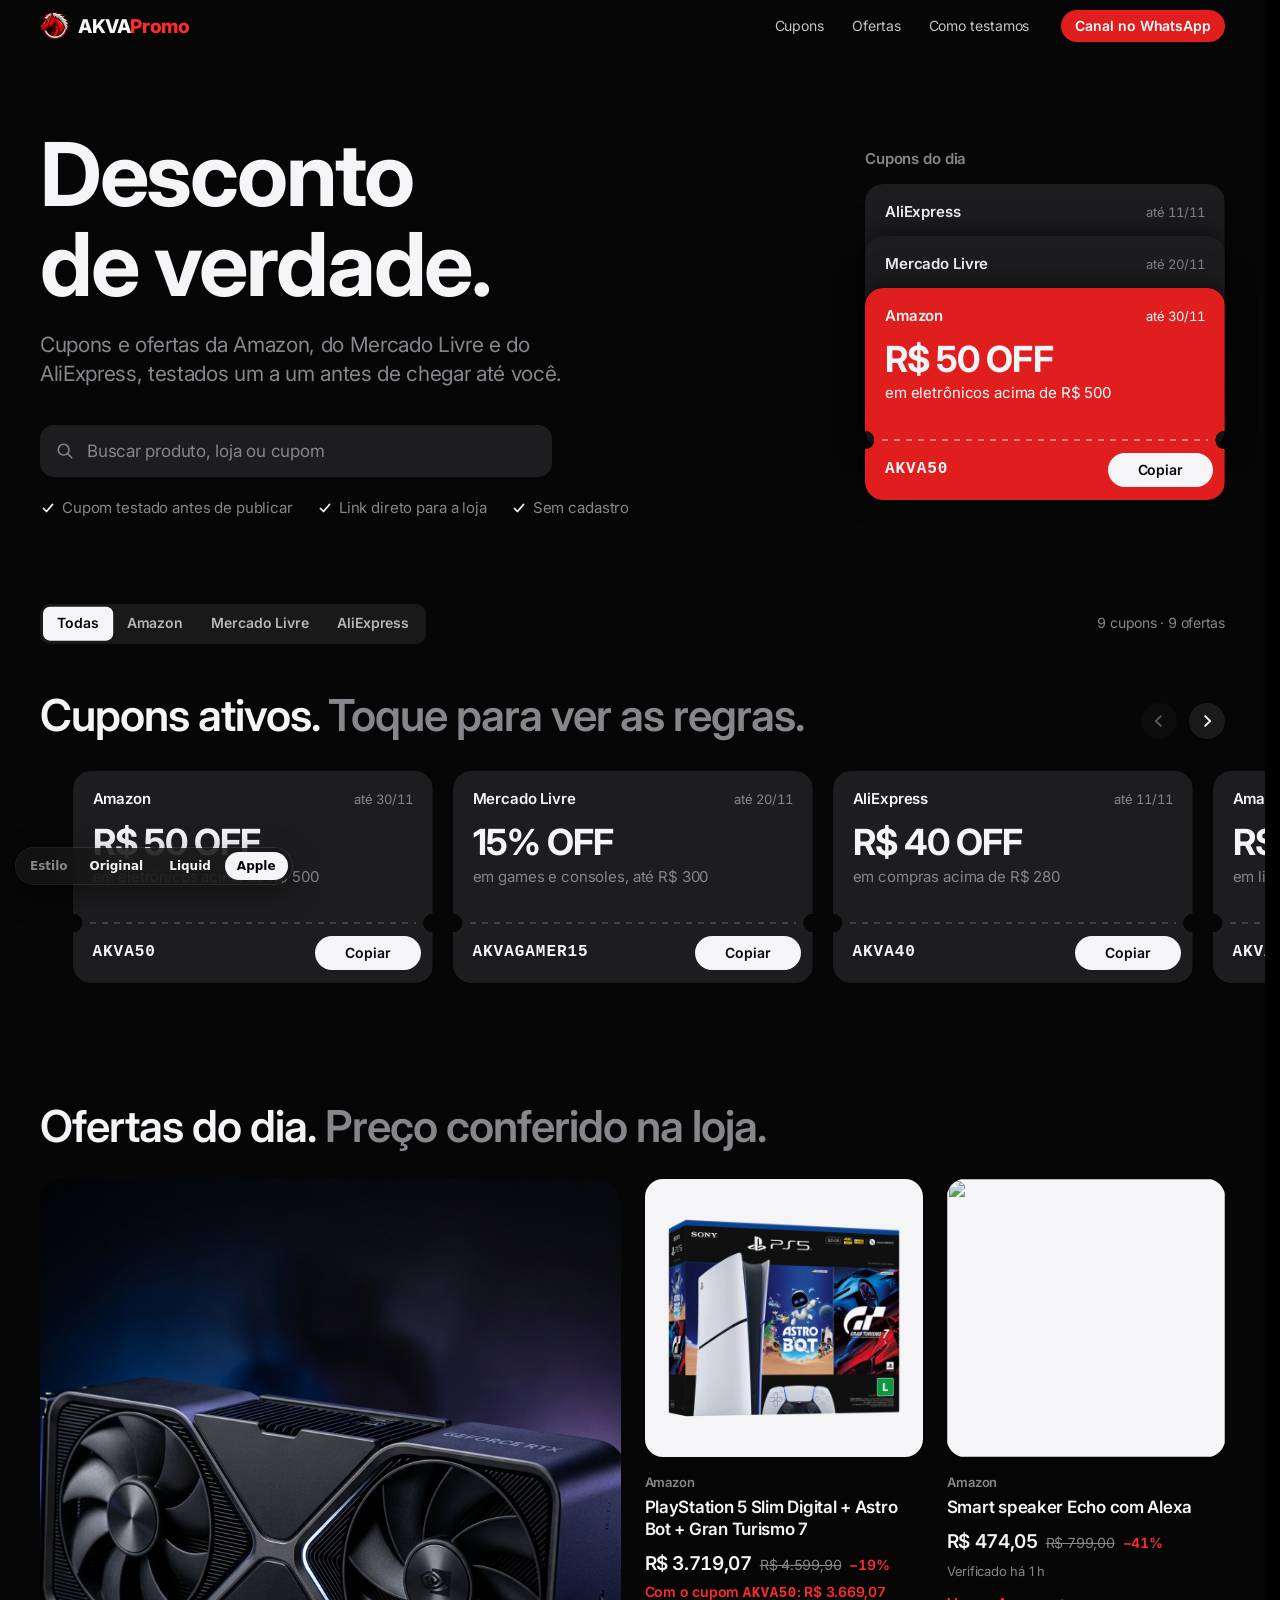
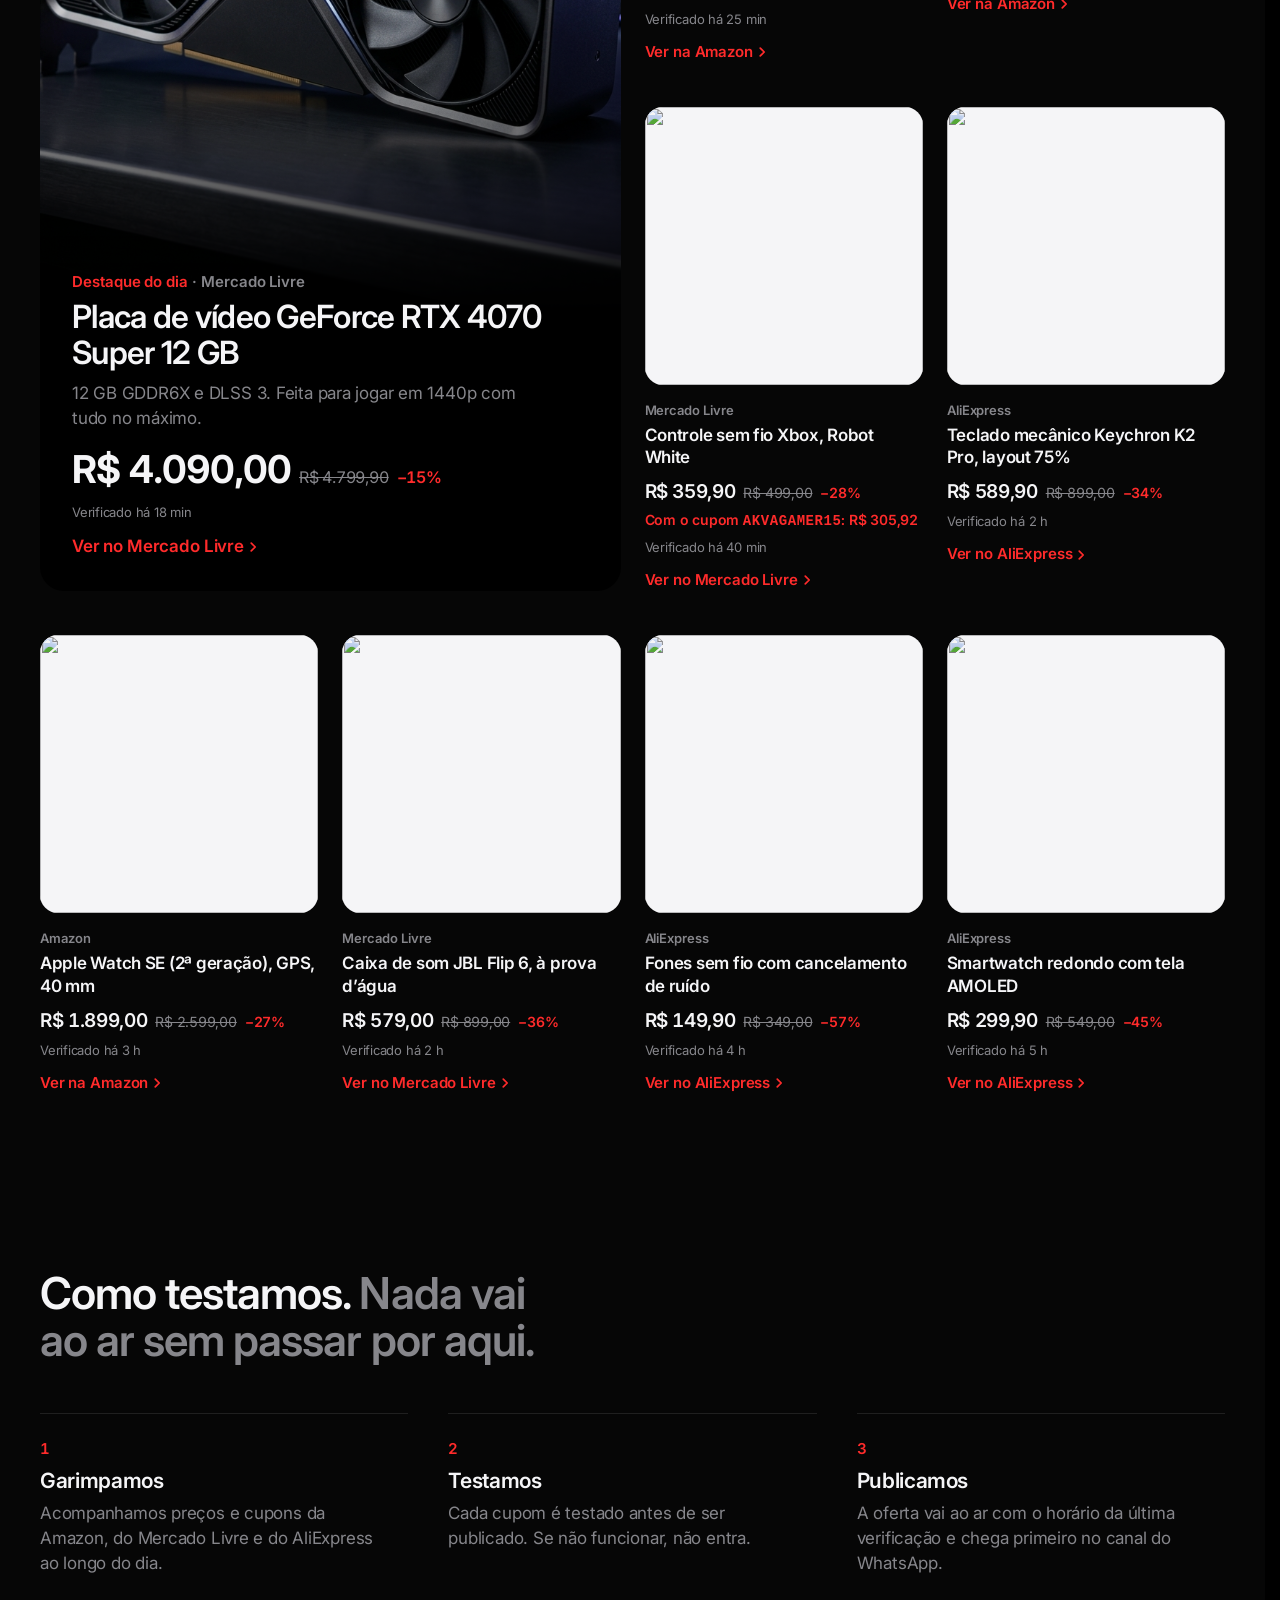
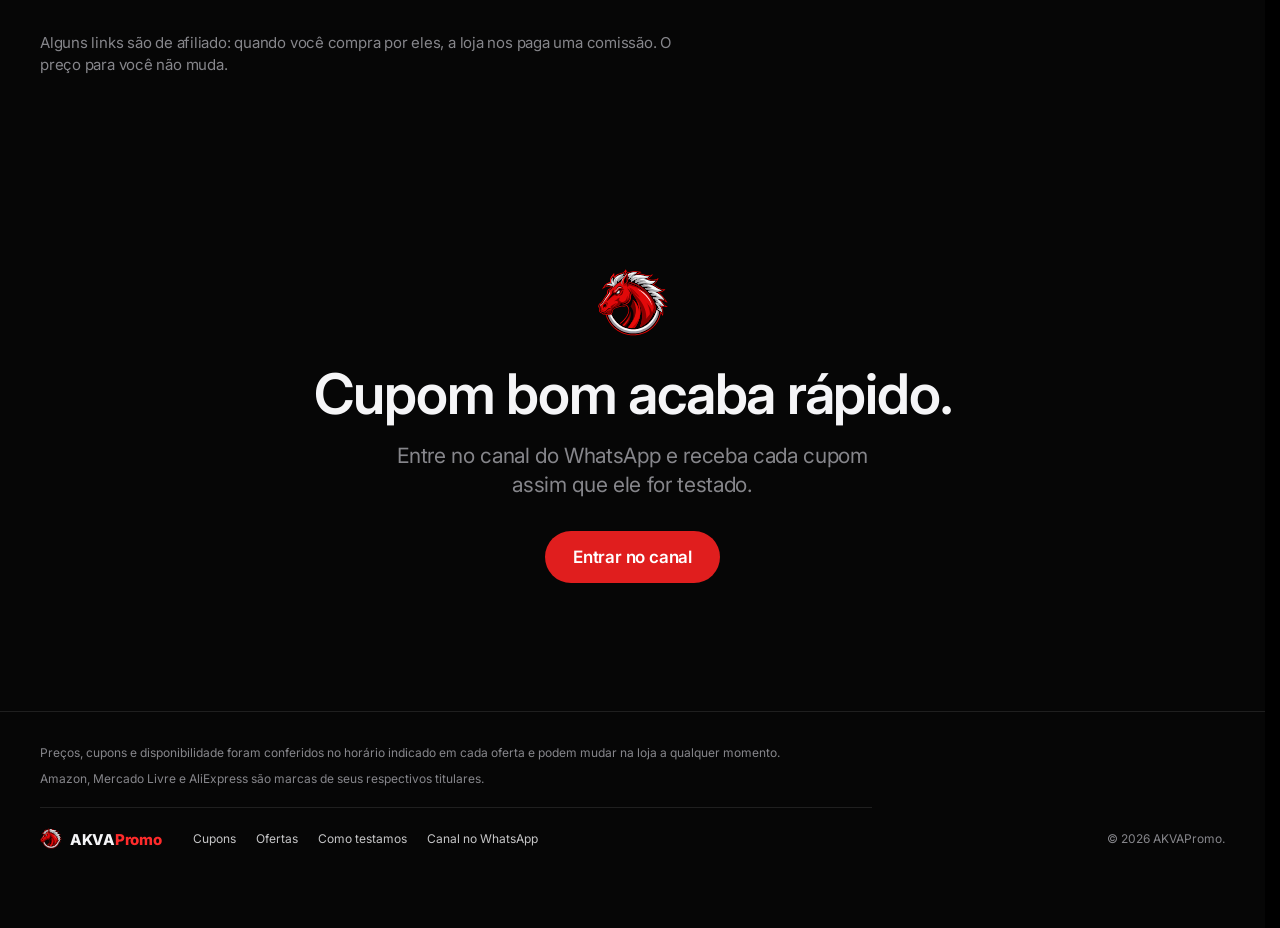
==== index-apple.html @ b26ec448 "Adiciona protótipo de estilo Apple e limpa arquivos não usados Protótipo "Apple" (index-apple.html, " ====
<!DOCTYPE html>
<html lang="pt-BR">

<head>
    <meta charset="UTF-8">
    <meta name="viewport" content="width=device-width, initial-scale=1, viewport-fit=cover">
    <title>AKVAPromo · Cupons e ofertas testados</title>
    <meta name="description"
        content="Cupons e ofertas da Amazon, do Mercado Livre e do AliExpress, testados um a um antes de chegar até você.">
    <meta name="theme-color" content="#060606">
    <meta name="color-scheme" content="dark">

    <meta property="og:title" content="AKVAPromo · Cupons e ofertas testados">
    <meta property="og:description"
        content="Cupons e ofertas da Amazon, do Mercado Livre e do AliExpress, testados um a um antes de chegar até você.">
    <meta property="og:image" content="favicon.png">

    <link rel="icon" type="image/svg+xml" href="akva.svg">
    <link rel="alternate icon" type="image/png" href="favicon.png">

    <!-- SF Pro nos aparelhos Apple; Inter (com tamanho óptico) no resto -->
    <link rel="preconnect" href="https://fonts.googleapis.com">
    <link rel="preconnect" href="https://fonts.gstatic.com" crossorigin>
    <link rel="stylesheet" href="https://fonts.googleapis.com/css2?family=Inter:opsz,wght@14..32,400..800&display=swap">

    <link rel="stylesheet" href="assets/apple.css">
    <link rel="stylesheet" href="assets/style-switcher.css">
</head>

<body>
    <a class="skip-link" href="#ofertas">Pular para as ofertas</a>

    <div class="page" id="page">
        <header class="globalnav">
            <div class="container globalnav-inner">
                <a class="brand" href="index-apple.html" aria-label="AKVAPromo, início">
                    <img src="akva.svg" alt="" width="30" height="30">
                    <span class="wordmark">AKVA<span>Promo</span></span>
                </a>

                <nav class="globalnav-links" aria-label="Principal">
                    <a href="#cupons">Cupons</a>
                    <a href="#ofertas">Ofertas</a>
                    <a href="#como-testamos">Como testamos</a>
                </nav>

                <a class="button button--small button--primary globalnav-cta"
                    href="https://whatsapp.com/channel/0029VbCRNttKrWQx7WZS3R0I" target="_blank" rel="noopener">
                    <span class="only-wide">Canal no WhatsApp</span>
                    <span class="only-narrow">WhatsApp</span>
                </a>

                <button class="menu-button" type="button" aria-expanded="false" aria-controls="menu"
                    aria-label="Abrir menu">
                    <span></span><span></span>
                </button>
            </div>

            <div class="menu" id="menu" hidden>
                <nav class="menu-links" aria-label="Menu">
                    <a href="#cupons">Cupons</a>
                    <a href="#ofertas">Ofertas</a>
                    <a href="#como-testamos">Como testamos</a>
                </nav>
                <a class="button button--primary button--large button--block"
                    href="https://whatsapp.com/channel/0029VbCRNttKrWQx7WZS3R0I" target="_blank" rel="noopener">Entrar
                    no canal do WhatsApp</a>
            </div>
        </header>

        <main>
            <section class="hero" aria-labelledby="hero-title">
                <div class="container hero-inner">
                    <div class="hero-copy">
                        <h1 id="hero-title" class="display">Desconto de verdade.</h1>
                        <p class="lead">Cupons e ofertas da Amazon, do Mercado Livre e do AliExpress, testados um a um
                            antes de chegar até você.</p>

                        <form class="search" role="search" id="search">
                            <label class="sr-only" for="q">Buscar ofertas e cupons</label>
                            <svg class="search-icon" viewBox="0 0 20 20" aria-hidden="true">
                                <circle cx="8.5" cy="8.5" r="6" />
                                <path d="m13 13 4.5 4.5" />
                            </svg>
                            <input id="q" name="q" type="search" placeholder="Buscar produto, loja ou cupom"
                                autocomplete="off" enterkeyhint="search" spellcheck="false">
                            <button class="search-clear" type="button" aria-label="Limpar busca" hidden>
                                <svg viewBox="0 0 20 20" aria-hidden="true">
                                    <path d="m6.5 6.5 7 7m0-7-7 7" />
                                </svg>
                            </button>
                        </form>

                        <ul class="promises">
                            <li><svg viewBox="0 0 16 16" aria-hidden="true"><path d="m3.5 8.5 3 3 6-7" /></svg>Cupom
                                testado antes de publicar</li>
                            <li><svg viewBox="0 0 16 16" aria-hidden="true"><path d="m3.5 8.5 3 3 6-7" /></svg>Link
                                direto para a loja</li>
                            <li><svg viewBox="0 0 16 16" aria-hidden="true"><path d="m3.5 8.5 3 3 6-7" /></svg>Sem
                                cadastro</li>
                        </ul>
                    </div>

                    <div class="hero-passes">
                        <p class="hero-passes-caption">Cupons do dia</p>
                        <div class="stack" id="stack"></div>
                    </div>
                </div>
            </section>

            <div class="storebar-sentinel" id="storebar-sentinel" aria-hidden="true"></div>
            <div class="storebar" id="storebar">
                <div class="container storebar-inner">
                    <fieldset class="segmented" id="store-filter">
                        <legend class="sr-only">Filtrar por loja</legend>
                        <div class="segmented-track">
                            <label class="segment"><input type="radio" name="store" value="all"
                                    checked><span>Todas</span></label>
                            <label class="segment"><input type="radio" name="store"
                                    value="amazon"><span>Amazon</span></label>
                            <label class="segment"><input type="radio" name="store" value="mercadolivre"><span>Mercado
                                    Livre</span></label>
                            <label class="segment"><input type="radio" name="store"
                                    value="aliexpress"><span>AliExpress</span></label>
                        </div>
                        <div class="segmented-thumb" aria-hidden="true">
                            <span>Todas</span><span>Amazon</span><span>Mercado Livre</span><span>AliExpress</span>
                        </div>
                    </fieldset>

                    <div class="storebar-end">
                        <button class="query-chip" type="button" id="query-chip" hidden>
                            <span class="query-chip-text"></span>
                            <svg viewBox="0 0 20 20" aria-hidden="true">
                                <path d="m6.5 6.5 7 7m0-7-7 7" />
                            </svg>
                        </button>
                        <p class="storebar-status" id="status" aria-live="polite"></p>
                    </div>
                </div>
            </div>

            <section id="cupons" class="section section--coupons" aria-labelledby="coupons-title">
                <div class="container section-head">
                    <h2 id="coupons-title" class="headline">Cupons ativos. <span>Toque para ver as regras.</span></h2>
                    <div class="paddles">
                        <button class="paddle" type="button" data-dir="-1" aria-controls="rail"
                            aria-label="Cupons anteriores">
                            <svg viewBox="0 0 20 20" aria-hidden="true"><path d="M12 4.5 6.5 10l5.5 5.5" /></svg>
                        </button>
                        <button class="paddle" type="button" data-dir="1" aria-controls="rail"
                            aria-label="Próximos cupons">
                            <svg viewBox="0 0 20 20" aria-hidden="true"><path d="M8 4.5 13.5 10 8 15.5" /></svg>
                        </button>
                    </div>
                </div>

                <div class="rail" id="rail">
                    <div class="rail-track" id="rail-track"></div>
                </div>
                <div class="container">
                    <p class="empty" id="coupons-empty" hidden>Nenhum cupom ativo para essa busca agora.</p>
                </div>
            </section>

            <section id="ofertas" class="section section--deals" aria-labelledby="deals-title">
                <div class="container">
                    <div class="section-head">
                        <h2 id="deals-title" class="headline">Ofertas do dia. <span>Preço conferido na loja.</span>
                        </h2>
                    </div>
                    <div class="deals" id="deals"></div>
                    <div class="empty" id="deals-empty" hidden>
                        <p>Nenhuma oferta encontrada com esses filtros.</p>
                        <button class="button button--secondary" type="button" data-clear-filters>Limpar
                            filtros</button>
                    </div>
                </div>
            </section>

            <section id="como-testamos" class="section section--method" aria-labelledby="method-title">
                <div class="container">
                    <h2 id="method-title" class="headline">Como testamos. <span>Nada vai ao ar sem passar por
                            aqui.</span></h2>
                    <ol class="steps">
                        <li>
                            <span class="step-n" aria-hidden="true">1</span>
                            <h3>Garimpamos</h3>
                            <p>Acompanhamos preços e cupons da Amazon, do Mercado Livre e do AliExpress ao longo do
                                dia.</p>
                        </li>
                        <li>
                            <span class="step-n" aria-hidden="true">2</span>
                            <h3>Testamos</h3>
                            <p>Cada cupom é testado antes de ser publicado. Se não funcionar, não entra.</p>
                        </li>
                        <li>
                            <span class="step-n" aria-hidden="true">3</span>
                            <h3>Publicamos</h3>
                            <p>A oferta vai ao ar com o horário da última verificação e chega primeiro no canal do
                                WhatsApp.</p>
                        </li>
                    </ol>
                    <p class="disclosure">Alguns links são de afiliado: quando você compra por eles, a loja nos paga
                        uma comissão. O preço para você não muda.</p>
                </div>
            </section>

            <section class="section section--channel" aria-labelledby="channel-title">
                <div class="container channel">
                    <img class="channel-mark" src="akva.svg" alt="" width="72" height="72">
                    <h2 id="channel-title" class="headline">Cupom bom acaba rápido.</h2>
                    <p class="lead">Entre no canal do WhatsApp e receba cada cupom assim que ele for testado.</p>
                    <a class="button button--primary button--large"
                        href="https://whatsapp.com/channel/0029VbCRNttKrWQx7WZS3R0I" target="_blank"
                        rel="noopener">Entrar no canal</a>
                </div>
            </section>
        </main>

        <footer class="footer">
            <div class="container">
                <div class="footnotes">
                    <p>Preços, cupons e disponibilidade foram conferidos no horário indicado em cada oferta e podem
                        mudar na loja a qualquer momento.</p>
                    <p>Amazon, Mercado Livre e AliExpress são marcas de seus respectivos titulares.</p>
                </div>
                <div class="footer-bottom">
                    <a class="brand brand--small" href="index-apple.html" aria-label="AKVAPromo, início">
                        <img src="akva.svg" alt="" width="22" height="22">
                        <span class="wordmark">AKVA<span>Promo</span></span>
                    </a>
                    <nav class="footer-links" aria-label="Rodapé">
                        <a href="#cupons">Cupons</a>
                        <a href="#ofertas">Ofertas</a>
                        <a href="#como-testamos">Como testamos</a>
                        <a href="https://whatsapp.com/channel/0029VbCRNttKrWQx7WZS3R0I" target="_blank"
                            rel="noopener">Canal no WhatsApp</a>
                    </nav>
                    <p class="copyright">&copy; 2026 AKVAPromo.</p>
                </div>
            </div>
        </footer>
    </div>

    <!-- Detalhe do cupom: no computador o passe se expande; no celular vira uma folha arrastável -->
    <div class="sheet-root" id="sheet-root" hidden>
        <div class="sheet-scrim" data-sheet-close></div>
        <div class="sheet-frame" id="sheet-frame" role="dialog" aria-modal="true" aria-labelledby="sheet-title"
            tabindex="-1">
            <div class="sheet" id="sheet">
                <div class="sheet-grabber" aria-hidden="true"></div>
                <div class="pass sheet-pass" id="sheet-pass"></div>
                <div class="sheet-body" id="sheet-body"></div>
            </div>
            <button class="sheet-x" type="button" data-sheet-close aria-label="Fechar">
                <svg viewBox="0 0 20 20" aria-hidden="true">
                    <path d="m6 6 8 8m0-8-8 8" />
                </svg>
            </button>
        </div>
    </div>

    <p class="sr-only" id="announcer" aria-live="polite"></p>

    <nav class="style-switcher" aria-label="Versões do protótipo">
        <span class="style-switcher-label">Estilo</span>
        <a href="index.html">Original</a>
        <a href="index-liquid.html">Liquid</a>
        <a href="index-apple.html" aria-current="page">Apple</a>
    </nav>

    <script src="assets/apple-data.js"></script>
    <script src="assets/apple.js"></script>
</body>

</html>
---- assets/apple.css ----
/* ==========================================================================
   AKVAPromo · protótipo "Apple"
   Mesmas cores e logo das outras versões. Tipografia do sistema (SF Pro nos
   aparelhos Apple, Inter no resto), materiais translúcidos só onde há
   camadas de verdade, e movimento por molas (ver assets/apple.js).
   ========================================================================== */

:root {
    color-scheme: dark;

    /* Paleta da marca (igual às outras versões) */
    --bg: #060606;
    --surface-1: #0F0F0F;
    --surface-2: #161616;
    --surface-3: #1D1D1F;
    --red: #FF2B2B;
    --red-strong: #E01E1E; /* superfícies vermelhas com texto branco (contraste AA) */
    --red-hover: #E82020;
    --text: #F5F5F7;
    --text-2: #86868B;
    --text-3: #424245;
    --well: #F5F5F7;

    --fill: rgba(255, 255, 255, 0.08);
    --fill-strong: rgba(255, 255, 255, 0.14);
    --hairline: rgba(255, 255, 255, 0.1);

    --material: rgba(22, 22, 23, 0.72);
    --material-blur: saturate(180%) blur(20px);
    --scrim: rgba(0, 0, 0, 0.55);

    --font: -apple-system, BlinkMacSystemFont, "Inter", system-ui, "Segoe UI", Roboto, sans-serif;
    --font-mono: ui-monospace, "SF Mono", SFMono-Regular, Menlo, Consolas, monospace;

    --max: 75rem;
    --gutter: clamp(1rem, 4vw, 2.5rem);
    --pass-w: 22.5rem;
    --stub-h: 3.75rem;
    --peek: 3.25rem;

    --r-sm: 10px;
    --r-md: 14px;
    --r-lg: 18px;
    --r-xl: 24px;
    --r-pill: 999px;

    --ease-out: cubic-bezier(0.23, 1, 0.32, 1);
}

/* ---------- Base ---------- */

*,
*::before,
*::after {
    box-sizing: border-box;
}

html {
    background: #000;
    -webkit-text-size-adjust: 100%;
    text-size-adjust: 100%;
    scrollbar-gutter: stable;
}

html.is-locked {
    overflow: hidden;
}

@media (prefers-reduced-motion: no-preference) {
    html {
        scroll-behavior: smooth;
    }
}

body {
    margin: 0;
    background: #000;
    color: var(--text);
    font-family: var(--font);
    font-size: 1.0625rem;
    line-height: 1.47;
    letter-spacing: -0.013em;
    -webkit-font-smoothing: antialiased;
    -moz-osx-font-smoothing: grayscale;
    overflow-x: clip;
}

h1,
h2,
h3,
p,
ol,
ul,
dl,
dd,
fieldset {
    margin: 0;
    padding: 0;
}

ol,
ul {
    list-style: none;
}

img,
svg {
    display: block;
    max-width: 100%;
}

button,
input {
    font: inherit;
    color: inherit;
    letter-spacing: inherit;
}

a,
button,
label {
    -webkit-tap-highlight-color: transparent;
}

a {
    color: inherit;
}

[hidden] {
    display: none !important;
}

:focus-visible {
    outline: 2px solid var(--text);
    outline-offset: 3px;
}

::selection {
    background: rgba(255, 43, 43, 0.35);
}

.page {
    position: relative;
    min-height: 100vh;
    background: var(--bg);
    transform-origin: 50% 0;
}

.container {
    width: 100%;
    max-width: calc(var(--max) + var(--gutter) * 2);
    margin-inline: auto;
    padding-inline: var(--gutter);
}

.sr-only {
    position: absolute;
    width: 1px;
    height: 1px;
    margin: -1px;
    padding: 0;
    overflow: hidden;
    clip: rect(0 0 0 0);
    white-space: nowrap;
    border: 0;
}

.skip-link {
    position: absolute;
    top: 0.75rem;
    left: 1rem;
    z-index: 100;
    padding: 0.5rem 1rem;
    border-radius: var(--r-pill);
    background: var(--text);
    color: var(--bg);
    font-weight: 600;
    text-decoration: none;
    transform: translateY(-200%);
}

.skip-link:focus {
    transform: none;
}

.only-narrow {
    display: none;
}

/* ---------- Tipografia ---------- */

/* Tracking por tamanho: negativo no display, quase zero no corpo */
.display {
    font-size: clamp(2.75rem, 1.5rem + 5vw, 5.5rem);
    line-height: 1.03;
    letter-spacing: -0.026em;
    font-weight: 700;
    text-wrap: balance;
}

.headline {
    max-width: 40rem;
    font-size: clamp(1.75rem, 1.1rem + 2.2vw, 2.75rem);
    line-height: 1.08;
    letter-spacing: -0.022em;
    font-weight: 600;
    text-wrap: balance;
}

.headline span {
    color: var(--text-2);
}

.lead {
    max-width: 34rem;
    font-size: clamp(1.1875rem, 1.05rem + 0.5vw, 1.3125rem);
    line-height: 1.4;
    letter-spacing: -0.016em;
    color: var(--text-2);
    text-wrap: pretty;
}

/* ---------- Botões ---------- */

.button {
    display: inline-flex;
    align-items: center;
    justify-content: center;
    gap: 0.375rem;
    min-height: 2.75rem;
    padding: 0 1.375rem;
    border: 0;
    border-radius: var(--r-pill);
    font-size: 1.0625rem;
    font-weight: 600;
    line-height: 1;
    letter-spacing: -0.013em;
    text-decoration: none;
    white-space: nowrap;
    cursor: pointer;
    user-select: none;
    transition: background-color 160ms ease, transform 160ms var(--ease-out);
}

/* Resposta no toque, não na soltura */
.button:active {
    transform: scale(0.97);
    transition-duration: 100ms;
}

.button--primary {
    background: var(--red-strong);
    color: #fff;
}

.button--secondary {
    background: var(--fill);
    color: var(--text);
}

.button--small {
    min-height: 2rem;
    padding: 0 0.875rem;
    font-size: 0.875rem;
    letter-spacing: -0.006em;
}

.button--large {
    min-height: 3.25rem;
    padding: 0 1.75rem;
}

.button--block {
    width: 100%;
}

@media (hover: hover) and (pointer: fine) {
    .button--primary:hover {
        background: var(--red-hover);
    }

    .button--secondary:hover {
        background: var(--fill-strong);
    }
}

/* ---------- Navegação global ---------- */

.globalnav {
    position: relative;
    z-index: 50;
}

.globalnav-inner {
    display: flex;
    align-items: center;
    gap: 2rem;
    height: 3.25rem;
}

.brand {
    display: inline-flex;
    flex: none;
    align-items: center;
    gap: 0.5rem;
    color: var(--text);
    text-decoration: none;
}

.brand img {
    width: 1.875rem;
    height: 1.875rem;
}

.wordmark {
    font-size: 1.1875rem;
    font-weight: 800;
    line-height: 1;
    letter-spacing: -0.02em;
}

.wordmark span {
    color: var(--red);
}

.brand--small img {
    width: 1.375rem;
    height: 1.375rem;
}

.brand--small .wordmark {
    font-size: 0.9375rem;
}

.globalnav-links {
    display: flex;
    gap: 1.75rem;
    margin-left: auto;
    font-size: 0.875rem;
    letter-spacing: -0.006em;
}

.globalnav-links a {
    color: var(--text);
    text-decoration: none;
    opacity: 0.8;
    transition: opacity 160ms ease;
}

.globalnav-links a:hover {
    opacity: 1;
}

.globalnav-cta {
    flex: none;
}

.menu-button {
    display: none;
}

.menu {
    position: fixed;
    inset: 3.25rem 0 0;
    z-index: 60;
    display: flex;
    flex-direction: column;
    gap: 2rem;
    padding: 1rem var(--gutter) calc(2rem + env(safe-area-inset-bottom));
    background: var(--bg);
    overflow-y: auto;
    opacity: 0;
    transition: opacity 160ms ease;
}

.menu.is-open {
    opacity: 1;
    transition-duration: 220ms;
}

.menu-links {
    display: flex;
    flex-direction: column;
}

.menu-links a {
    padding: 0.5rem 0;
    font-size: 1.75rem;
    font-weight: 600;
    letter-spacing: -0.02em;
    text-decoration: none;
    opacity: 0;
    transform: translateY(-0.5rem);
    transition: opacity 200ms ease, transform 320ms var(--ease-out);
}

.menu.is-open .menu-links a {
    opacity: 1;
    transform: none;
}

.menu.is-open .menu-links a:nth-child(2) {
    transition-delay: 30ms;
}

.menu.is-open .menu-links a:nth-child(3) {
    transition-delay: 60ms;
}

.menu .button {
    margin-top: auto;
}

@media (max-width: 767px) {
    .globalnav-links {
        display: none;
    }

    .globalnav-cta {
        margin-left: auto;
    }

    .menu-button {
        display: grid;
        place-content: center;
        gap: 6px;
        width: 2.75rem;
        height: 2.75rem;
        margin-right: -0.625rem;
        padding: 0;
        border: 0;
        background: none;
        cursor: pointer;
    }

    .menu-button span {
        display: block;
        width: 1.125rem;
        height: 1.5px;
        border-radius: 1px;
        background: var(--text);
        transition: transform 240ms var(--ease-out);
    }

    .menu-button[aria-expanded="true"] span:first-child {
        transform: translateY(3.75px) rotate(45deg);
    }

    .menu-button[aria-expanded="true"] span:last-child {
        transform: translateY(-3.75px) rotate(-45deg);
    }
}

@media (min-width: 768px) {
    .menu {
        display: none !important;
    }
}

@media (max-width: 599px) {
    .globalnav-inner {
        gap: 1rem;
    }

    .only-wide {
        display: none;
    }

    .only-narrow {
        display: inline;
    }
}

/* ---------- Hero ---------- */

.hero {
    padding-block: clamp(2rem, 6vw, 5.5rem) clamp(3rem, 6vw, 5rem);
}

.hero-inner {
    display: grid;
    grid-template-columns: minmax(0, 1fr) var(--pass-w);
    align-items: center;
    gap: clamp(2.5rem, 6vw, 6rem);
}

.hero .lead {
    margin-top: 1.25rem;
}

.search {
    position: relative;
    max-width: 32rem;
    margin-top: 2.25rem;
}

.search input {
    width: 100%;
    height: 3.25rem;
    padding: 0 3rem 0 2.875rem;
    border: 1px solid transparent;
    border-radius: var(--r-md);
    background: var(--surface-3);
    font-size: 1.0625rem;
    outline: none;
    -webkit-appearance: none;
    appearance: none;
    transition: border-color 160ms ease, box-shadow 160ms ease, background-color 160ms ease;
}

.search input::placeholder {
    color: var(--text-2);
    opacity: 1;
}

.search input::-webkit-search-cancel-button {
    display: none;
    -webkit-appearance: none;
}

.search input:focus-visible {
    border-color: rgba(245, 245, 247, 0.45);
    box-shadow: 0 0 0 4px rgba(245, 245, 247, 0.1);
}

.search-icon {
    position: absolute;
    top: 50%;
    left: 1rem;
    width: 1.125rem;
    height: 1.125rem;
    fill: none;
    stroke: var(--text-2);
    stroke-width: 1.75;
    stroke-linecap: round;
    transform: translateY(-50%);
    pointer-events: none;
}

.search-clear {
    position: absolute;
    top: 50%;
    right: 0.875rem;
    display: grid;
    place-items: center;
    width: 1.375rem;
    height: 1.375rem;
    margin-top: -0.6875rem;
    padding: 0;
    border: 0;
    border-radius: 50%;
    background: var(--fill-strong);
    color: var(--text);
    cursor: pointer;
}

/* Área de toque de 44px sem aumentar o desenho */
.search-clear::after {
    content: "";
    position: absolute;
    inset: -0.6875rem;
}

.search-clear svg {
    width: 0.875rem;
    height: 0.875rem;
    fill: none;
    stroke: currentColor;
    stroke-width: 2;
    stroke-linecap: round;
}

@media (hover: hover) and (pointer: fine) {
    .search input:hover:not(:focus) {
        background: #222224;
    }
}

.promises {
    display: flex;
    flex-wrap: wrap;
    gap: 0.5rem 1.5rem;
    margin-top: 1.25rem;
    font-size: 0.9375rem;
    letter-spacing: -0.009em;
    color: var(--text-2);
}

.promises li {
    display: flex;
    align-items: center;
    gap: 0.375rem;
}

.promises svg {
    flex: none;
    width: 1rem;
    height: 1rem;
    fill: none;
    stroke: var(--text);
    stroke-width: 1.75;
    stroke-linecap: round;
    stroke-linejoin: round;
}

.hero-passes {
    width: 100%;
}

.hero-passes-caption {
    margin-bottom: 0.875rem;
    font-size: 0.9375rem;
    font-weight: 600;
    letter-spacing: -0.009em;
    color: var(--text-2);
}

/* Pilha estilo Wallet: cada passe deixa o cabeçalho do anterior à vista */
.stack {
    display: grid;
}

.stack > .pass-shell {
    grid-area: 1 / 1;
    margin-top: calc(var(--i) * var(--peek));
    transition: transform 240ms var(--ease-out);
}

.stack > .pass-shell + .pass-shell {
    filter: drop-shadow(0 -4px 14px rgba(0, 0, 0, 0.55));
}

@media (hover: hover) and (pointer: fine) {
    .stack > .pass-shell:not(:last-child):hover {
        transform: translateY(-0.375rem);
    }
}

@media (max-width: 899px) {
    .hero-inner {
        grid-template-columns: minmax(0, 1fr);
    }

    .hero-passes {
        max-width: var(--pass-w);
    }
}

/* ---------- Passe (cupom) ---------- */

.pass,
.sheet {
    --notch: 0.5625rem;
    --notch-mask:
        radial-gradient(circle at 0 var(--notch-y), #0000 var(--notch), #000 calc(var(--notch) + 0.5px)) left / 51% 100% no-repeat,
        radial-gradient(circle at 100% var(--notch-y), #0000 var(--notch), #000 calc(var(--notch) + 0.5px)) right / 51% 100% no-repeat;
    -webkit-mask: var(--notch-mask);
    mask: var(--notch-mask);
}

.pass {
    --notch-y: calc(100% - var(--stub-h));
    --tone-bg: var(--surface-3);
    --tone-text-2: var(--text-2);
    --perf: rgba(255, 255, 255, 0.16);
    position: relative;
    display: flex;
    flex-direction: column;
    width: 100%;
    border-radius: var(--r-lg);
    background: var(--tone-bg);
    color: var(--text);
    transition: transform 160ms var(--ease-out);
}

.pass[data-tone="red"] {
    --tone-bg: var(--red-strong);
    --tone-text-2: #fff;
    --perf: rgba(255, 255, 255, 0.42);
}

.pass:has(> .pass-open:active) {
    transform: scale(0.98);
    transition-duration: 100ms;
}

.pass-top {
    min-height: 9.5rem;
    padding: 1.125rem 1.25rem 1rem;
}

.pass-head {
    display: flex;
    align-items: baseline;
    justify-content: space-between;
    gap: 1rem;
    font-size: 0.9375rem;
    line-height: 1.25rem;
}

.pass-store {
    font-weight: 600;
    letter-spacing: -0.009em;
}

.pass-valid {
    font-size: 0.8125rem;
    letter-spacing: -0.004em;
    color: var(--tone-text-2);
    font-variant-numeric: tabular-nums;
}

.pass-value {
    margin-top: 0.875rem;
    font-size: 2.25rem;
    line-height: 1.1;
    letter-spacing: -0.026em;
    font-weight: 700;
}

.pass-cond {
    display: -webkit-box;
    margin-top: 0.25rem;
    overflow: hidden;
    font-size: 0.9375rem;
    line-height: 1.33;
    letter-spacing: -0.009em;
    color: var(--tone-text-2);
    -webkit-line-clamp: 2;
    -webkit-box-orient: vertical;
}

.pass-stub {
    position: relative;
    display: flex;
    align-items: center;
    justify-content: space-between;
    gap: 0.75rem;
    height: var(--stub-h);
    padding: 0 0.75rem 0 1.25rem;
}

/* Picote entre o corpo e o canhoto */
.pass-stub::before {
    content: "";
    position: absolute;
    top: -0.75px;
    right: calc(var(--notch) + 0.5rem);
    left: calc(var(--notch) + 0.5rem);
    height: 1.5px;
    background: repeating-linear-gradient(90deg, var(--perf) 0 0.375rem, transparent 0.375rem 0.75rem);
}

/* Código de cupom é digitado: monoespaçada separa O de 0 e I de 1 */
.pass-code {
    font-family: var(--font-mono);
    font-size: 1rem;
    font-weight: 600;
    letter-spacing: 0.06em;
    user-select: all;
}

.pass-open {
    position: absolute;
    inset: 0;
    z-index: 1;
    width: 100%;
    padding: 0;
    border: 0;
    border-radius: inherit;
    background: none;
    cursor: pointer;
}

.pass-open:focus-visible {
    outline-offset: -4px;
    border-radius: calc(var(--r-lg) - 2px);
}

.copy {
    position: relative;
    z-index: 2;
    display: inline-grid;
    place-items: center;
    height: 2.125rem;
    padding: 0 0.9375rem;
    border: 0;
    border-radius: var(--r-pill);
    background: var(--text);
    color: var(--bg);
    font-size: 0.875rem;
    font-weight: 600;
    letter-spacing: -0.006em;
    cursor: pointer;
    transition: transform 160ms var(--ease-out);
}

.copy::after {
    content: "";
    position: absolute;
    inset: -0.5rem -0.25rem;
}

.copy:active {
    transform: scale(0.95);
    transition-duration: 100ms;
}

.copy-label {
    display: inline-flex;
    grid-area: 1 / 1;
    align-items: center;
    gap: 0.25rem;
    transition: opacity 200ms ease, filter 200ms ease, transform 200ms var(--ease-out);
}

.copy-label svg {
    width: 0.875rem;
    height: 0.875rem;
    fill: none;
    stroke: currentColor;
    stroke-width: 2.25;
    stroke-linecap: round;
    stroke-linejoin: round;
}

.copy-label--done,
.copy.is-copied .copy-label--idle {
    opacity: 0;
    filter: blur(2px);
    transform: scale(0.9);
}

.copy.is-copied .copy-label--done {
    opacity: 1;
    filter: none;
    transform: none;
}

/* ---------- Barra de lojas (fixa) ---------- */

.storebar-sentinel {
    height: 1px;
    margin-bottom: -1px;
}

.storebar {
    position: sticky;
    top: 0;
    z-index: 40;
}

/* O material só aparece quando há conteúdo passando por baixo */
.storebar::before {
    content: "";
    position: absolute;
    inset: 0;
    background: var(--material);
    -webkit-backdrop-filter: var(--material-blur);
    backdrop-filter: var(--material-blur);
    opacity: 0;
    transition: opacity 200ms ease;
}

/* Borda de rolagem: um degradê curto em vez de uma linha dura */
.storebar::after {
    content: "";
    position: absolute;
    top: 100%;
    right: 0;
    left: 0;
    height: 0.75rem;
    background: linear-gradient(rgba(0, 0, 0, 0.35), transparent);
    opacity: 0;
    pointer-events: none;
    transition: opacity 200ms ease;
}

.storebar.is-stuck::before,
.storebar.is-stuck::after {
    opacity: 1;
}

.storebar-inner {
    position: relative;
    display: flex;
    align-items: center;
    gap: 1rem;
    min-height: 3.5rem;
}

.storebar-end {
    display: flex;
    align-items: center;
    gap: 0.75rem;
    min-width: 0;
    margin-left: auto;
}

.storebar-status {
    font-size: 0.875rem;
    color: var(--text-2);
    white-space: nowrap;
    font-variant-numeric: tabular-nums;
}

.query-chip {
    display: inline-flex;
    align-items: center;
    gap: 0.25rem;
    max-width: 14rem;
    height: 2rem;
    padding: 0 0.5rem 0 0.75rem;
    border: 0;
    border-radius: var(--r-pill);
    background: var(--fill-strong);
    font-size: 0.8125rem;
    font-weight: 600;
    cursor: pointer;
    transition: transform 160ms var(--ease-out);
}

.query-chip:active {
    transform: scale(0.96);
}

.query-chip-text {
    overflow: hidden;
    text-overflow: ellipsis;
    white-space: nowrap;
}

.query-chip svg {
    flex: none;
    width: 1rem;
    height: 1rem;
    fill: none;
    stroke: currentColor;
    stroke-width: 2;
    stroke-linecap: round;
}

/* Controle segmentado: a camada clara é recortada sobre o segmento ativo,
   então o texto troca de cor exatamente na borda do indicador */
.segmented {
    position: relative;
    display: grid;
    flex: none;
    min-width: 0;
    border: 0;
}

.segmented-track,
.segmented-thumb {
    display: flex;
    grid-area: 1 / 1;
    padding: 3px;
    border-radius: var(--r-sm);
}

.segmented-track {
    background: var(--fill);
}

.segment,
.segmented-thumb span {
    display: flex;
    align-items: center;
    justify-content: center;
    height: 2.125rem;
    padding: 0 0.875rem;
    border-radius: 7px;
    font-size: 0.875rem;
    font-weight: 600;
    letter-spacing: -0.006em;
    white-space: nowrap;
}

.segment {
    position: relative;
    color: rgba(245, 245, 247, 0.72);
    cursor: pointer;
    user-select: none;
    transition: color 160ms ease, background-color 100ms ease;
}

.segment input {
    position: absolute;
    width: 1px;
    height: 1px;
    opacity: 0;
    pointer-events: none;
}

.segment:has(input:focus-visible) {
    outline: 2px solid var(--text);
    outline-offset: 1px;
}

.segment:active {
    background: rgba(255, 255, 255, 0.06);
}

.segmented-thumb {
    background: var(--text);
    color: var(--bg);
    clip-path: inset(3px 100% 3px 0 round 7px);
    pointer-events: none;
}

@media (hover: hover) and (pointer: fine) {
    .segment:hover {
        color: var(--text);
    }
}

@media (pointer: coarse) {

    .segment,
    .segmented-thumb span {
        height: 2.375rem;
    }
}

@media (max-width: 599px) {

    /* Sem espaço ao lado das lojas: a busca ativa desce para uma segunda linha */
    .storebar-inner {
        flex-wrap: wrap;
        row-gap: 0.5rem;
        padding-block: 0.5rem;
    }

    .storebar-end {
        display: contents;
    }

    /* Telas muito estreitas: o controle rola por dentro em vez de vazar */
    .segmented {
        max-width: 100%;
        overflow-x: auto;
        scrollbar-width: none;
    }

    .segmented::-webkit-scrollbar {
        display: none;
    }

    .storebar-status {
        display: none;
    }

    .segment,
    .segmented-thumb span {
        padding: 0 0.625rem;
        font-size: 0.8125rem;
    }
}

/* ---------- Seções ---------- */

.section {
    scroll-margin-top: 3.5rem;
}

.section--coupons {
    padding-block: 2.5rem 4.5rem;
}

.section--deals {
    padding-block: 2rem 6rem;
}

.section--method {
    padding-block: 5rem 6rem;
}

.section--channel {
    padding-block: 6rem 8rem;
}

.section-head {
    display: flex;
    align-items: flex-end;
    justify-content: space-between;
    gap: 1.5rem;
    margin-bottom: 1.75rem;
}

.section-head .headline {
    max-width: none;
}

.paddles {
    display: flex;
    flex: none;
    gap: 0.75rem;
}

.paddle {
    display: grid;
    place-items: center;
    width: 2.25rem;
    height: 2.25rem;
    padding: 0;
    border: 0;
    border-radius: 50%;
    background: var(--fill);
    color: var(--text);
    cursor: pointer;
    transition: background-color 160ms ease, opacity 160ms ease, transform 160ms var(--ease-out);
}

.paddle svg {
    width: 1.125rem;
    height: 1.125rem;
    fill: none;
    stroke: currentColor;
    stroke-width: 2;
    stroke-linecap: round;
    stroke-linejoin: round;
}

.paddle:active:not([aria-disabled="true"]) {
    transform: scale(0.94);
    transition-duration: 100ms;
}

.paddle[aria-disabled="true"] {
    opacity: 0.35;
    cursor: default;
}

@media (hover: hover) and (pointer: fine) {
    .paddle:hover:not([aria-disabled="true"]) {
        background: var(--fill-strong);
    }
}

/* No toque, o próprio gesto de arrastar já é o controle */
@media (pointer: coarse) {
    .paddles {
        display: none;
    }
}

/* ---------- Trilho de cupons ---------- */

.rail {
    --rail-pad: max(var(--gutter), calc((100% - var(--max)) / 2 + var(--gutter)));
    overflow-x: auto;
    overflow-y: hidden;
    overscroll-behavior-x: contain;
    scroll-behavior: auto;
    scroll-padding-inline: var(--rail-pad);
    scroll-snap-type: x mandatory;
    scrollbar-width: none;
}

.rail::-webkit-scrollbar {
    display: none;
}

.rail-track {
    position: relative;
    display: flex;
    gap: 1.25rem;
    width: max-content;
    padding: 0.25rem var(--rail-pad) 1rem;
}

.rail .pass-shell {
    flex: none;
    width: var(--pass-w);
    scroll-snap-align: start;
}

.rail.is-dragging,
.rail.is-animating {
    scroll-snap-type: none;
}

.rail.is-dragging {
    cursor: grabbing;
    user-select: none;
}

.rail.is-dragging .pass-open {
    cursor: grabbing;
}

@media (hover: hover) and (pointer: fine) {
    .rail {
        cursor: grab;
    }
}

@media (max-width: 599px) {
    .rail-track {
        gap: 0.75rem;
    }

    .rail .pass-shell {
        width: min(82vw, var(--pass-w));
    }
}

.empty {
    display: flex;
    flex-direction: column;
    align-items: flex-start;
    gap: 1rem;
    padding: 2rem 0;
    color: var(--text-2);
}

/* ---------- Ofertas ---------- */

.deals {
    position: relative;
    display: grid;
    grid-template-columns: repeat(4, minmax(0, 1fr));
    gap: 2.75rem 1.5rem;
}

.deal {
    position: relative;
    display: flex;
    flex-direction: column;
    min-width: 0;
}

/* Poço claro: as fotos das lojas vêm com fundo branco e se fundem aqui */
.deal-media {
    position: relative;
    aspect-ratio: 1;
    overflow: hidden;
    border-radius: var(--r-lg);
    background: var(--well);
    isolation: isolate;
    transition: transform 160ms var(--ease-out), opacity 160ms ease;
}

.deal-media img {
    width: 100%;
    height: 100%;
    object-fit: cover;
    mix-blend-mode: multiply;
}

.deal-media[data-fit="contain"] img {
    padding: 8%;
    object-fit: contain;
}

.deal:active .deal-media {
    transform: scale(0.98);
    opacity: 0.9;
    transition-duration: 100ms;
}

.deal-body {
    display: flex;
    flex-direction: column;
    padding-top: 1rem;
}

.deal-store {
    font-size: 0.8125rem;
    font-weight: 600;
    letter-spacing: -0.004em;
    color: var(--text-2);
}

.deal-label {
    color: var(--red);
}

.deal-title {
    display: -webkit-box;
    margin-top: 0.25rem;
    overflow: hidden;
    font-size: 1.0625rem;
    line-height: 1.3;
    letter-spacing: -0.016em;
    font-weight: 600;
    -webkit-line-clamp: 2;
    -webkit-box-orient: vertical;
}

.deal-blurb {
    max-width: 30rem;
    margin-top: 0.625rem;
    color: var(--text-2);
}

.deal-price {
    display: flex;
    flex-wrap: wrap;
    align-items: baseline;
    gap: 0.125rem 0.5rem;
    margin-top: 0.625rem;
    font-variant-numeric: tabular-nums;
}

.deal-price strong {
    font-size: 1.1875rem;
    font-weight: 600;
    letter-spacing: -0.018em;
}

.deal-price s {
    font-size: 0.875rem;
    color: var(--text-2);
}

.deal-off {
    font-size: 0.875rem;
    font-weight: 600;
    color: var(--red);
}

.deal-coupon {
    margin-top: 0.25rem;
    font-size: 0.875rem;
    font-weight: 600;
    color: var(--red);
    font-variant-numeric: tabular-nums;
}

.deal-coupon b {
    font-family: var(--font-mono);
    letter-spacing: 0.04em;
}

.deal-meta {
    margin-top: 0.375rem;
    font-size: 0.8125rem;
    color: var(--text-2);
}

.deal-link {
    display: inline-flex;
    align-items: center;
    gap: 0.125rem;
    align-self: flex-start;
    margin-top: 0.75rem;
    font-size: 0.9375rem;
    font-weight: 600;
    letter-spacing: -0.009em;
    color: var(--red);
    text-decoration: none;
    text-underline-offset: 0.2em;
}

.deal-link svg {
    width: 0.875rem;
    height: 0.875rem;
    fill: none;
    stroke: currentColor;
    stroke-width: 2;
    stroke-linecap: round;
    stroke-linejoin: round;
}

/* O cartão inteiro é clicável, sem aninhar elementos interativos */
.deal-link::after {
    content: "";
    position: absolute;
    inset: 0;
    z-index: 1;
    border-radius: var(--r-lg);
}

.deal-link:focus-visible {
    outline: none;
}

.deal-link:focus-visible::after {
    outline: 2px solid var(--text);
    outline-offset: 4px;
}

@media (hover: hover) and (pointer: fine) {
    .deal:hover .deal-link {
        text-decoration: underline;
    }
}

/* Destaque do dia: render escuro direto sobre o preto, como uma página de produto */
.deal--feature {
    grid-column: span 2;
    grid-row: span 2;
    overflow: hidden;
    border-radius: var(--r-xl);
    background: #000;
}

.deal--feature .deal-media {
    flex: 1;
    min-height: 18rem;
    aspect-ratio: auto;
    border-radius: 0;
    background: #000;
}

.deal--feature .deal-media img {
    mix-blend-mode: normal;
    -webkit-mask-image: linear-gradient(to bottom, #000 55%, transparent);
    mask-image: linear-gradient(to bottom, #000 55%, transparent);
}

.deal--feature:active .deal-media {
    transform: none;
}

.deal--feature .deal-body {
    position: relative;
    margin-top: -3rem;
    padding: 0 2rem 2rem;
}

.deal--feature .deal-store {
    font-size: 0.9375rem;
}

.deal--feature .deal-title {
    margin-top: 0.375rem;
    font-size: clamp(1.5rem, 1rem + 1.4vw, 2rem);
    line-height: 1.12;
    letter-spacing: -0.022em;
    -webkit-line-clamp: 3;
}

.deal--feature .deal-price strong {
    font-size: clamp(1.75rem, 1.2rem + 1.5vw, 2.5rem);
    font-weight: 700;
    letter-spacing: -0.026em;
}

.deal--feature .deal-price s,
.deal--feature .deal-off {
    font-size: 1rem;
}

.deal--feature .deal-link {
    font-size: 1.0625rem;
}

.deal--feature .deal-link::after {
    border-radius: var(--r-xl);
}

@media (max-width: 1023px) {
    .deals {
        grid-template-columns: repeat(2, minmax(0, 1fr));
    }

    .deal--feature {
        display: grid;
        grid-column: 1 / -1;
        grid-row: auto;
        grid-template-columns: minmax(0, 1.1fr) minmax(0, 1fr);
        align-items: end;
    }

    .deal--feature .deal-media {
        min-height: 20rem;
        height: 100%;
    }

    .deal--feature .deal-media img {
        -webkit-mask-image: linear-gradient(to right, #000 60%, transparent);
        mask-image: linear-gradient(to right, #000 60%, transparent);
    }

    .deal--feature .deal-body {
        margin-top: 0;
        padding: 2rem 2rem 2rem 0.5rem;
    }
}

/* Celular: lista compacta, com a foto à esquerda, para varrer mais ofertas por tela */
@media (max-width: 599px) {
    .deals {
        grid-template-columns: minmax(0, 1fr);
        gap: 1.5rem;
    }

    .deal:not(.deal--feature) {
        display: grid;
        grid-template-columns: 6.5rem minmax(0, 1fr);
        align-items: start;
        gap: 1rem;
    }

    .deal:not(.deal--feature) .deal-media {
        border-radius: var(--r-md);
    }

    .deal:not(.deal--feature) .deal-body {
        padding-top: 0;
    }

    .deal:not(.deal--feature) .deal-link {
        margin-top: 0.5rem;
    }

    .deal--feature {
        display: flex;
    }

    .deal--feature .deal-media {
        min-height: 0;
        aspect-ratio: 4 / 3;
    }

    .deal--feature .deal-media img {
        -webkit-mask-image: linear-gradient(to bottom, #000 55%, transparent);
        mask-image: linear-gradient(to bottom, #000 55%, transparent);
    }

    .deal--feature .deal-body {
        margin-top: -2rem;
        padding: 0 1.25rem 1.5rem;
    }
}

/* ---------- Como testamos ---------- */

.steps {
    display: grid;
    grid-template-columns: repeat(3, minmax(0, 1fr));
    gap: 2.5rem;
    margin-top: 3rem;
}

.steps li {
    padding-top: 1.5rem;
    border-top: 1px solid var(--hairline);
}

.step-n {
    display: block;
    font-size: 0.9375rem;
    font-weight: 600;
    color: var(--red);
    font-variant-numeric: tabular-nums;
}

.steps h3 {
    margin-top: 0.5rem;
    font-size: 1.3125rem;
    line-height: 1.2;
    letter-spacing: -0.017em;
    font-weight: 600;
}

.steps p {
    max-width: 22rem;
    margin-top: 0.5rem;
    color: var(--text-2);
}

.disclosure {
    max-width: 40rem;
    margin-top: 3.5rem;
    font-size: 0.9375rem;
    color: var(--text-2);
}

@media (max-width: 767px) {
    .steps {
        grid-template-columns: minmax(0, 1fr);
        gap: 0;
        margin-top: 2rem;
    }

    .steps li {
        padding-block: 1.5rem;
    }
}

/* ---------- Canal ---------- */

.channel {
    display: flex;
    flex-direction: column;
    align-items: center;
    text-align: center;
}

.channel-mark {
    width: 4.5rem;
    height: 4.5rem;
    margin-bottom: 1.5rem;
}

.channel .headline {
    max-width: 20ch;
    font-size: clamp(2rem, 1.2rem + 3vw, 3.5rem);
}

.channel .lead {
    max-width: 30rem;
    margin-top: 1rem;
}

.channel .button {
    margin-top: 2rem;
}

/* ---------- Rodapé ---------- */

.footer {
    padding-block: 2rem calc(5rem + env(safe-area-inset-bottom));
    border-top: 1px solid var(--hairline);
    font-size: 0.75rem;
    line-height: 1.45;
    letter-spacing: 0;
    color: var(--text-2);
}

.footnotes {
    display: grid;
    gap: 0.5rem;
    max-width: 52rem;
    padding-bottom: 1.25rem;
    border-bottom: 1px solid var(--hairline);
}

.footer-bottom {
    display: flex;
    flex-wrap: wrap;
    align-items: center;
    gap: 1rem 2rem;
    padding-top: 1.25rem;
}

.footer-links {
    display: flex;
    flex-wrap: wrap;
    gap: 0.5rem 1.25rem;
}

.footer-links a {
    color: var(--text);
    text-decoration: none;
    opacity: 0.8;
}

.footer-links a:hover {
    opacity: 1;
    text-decoration: underline;
}

.copyright {
    margin-left: auto;
}

/* ---------- Detalhe do cupom ---------- */

.sheet-root {
    position: fixed;
    inset: 0;
    z-index: 9500;
    display: flex;
    align-items: center;
    justify-content: center;
    padding: 1.5rem;
}

.sheet-root.is-closing {
    pointer-events: none;
}

.sheet-scrim {
    position: absolute;
    inset: 0;
    background: var(--scrim);
    opacity: 0;
}

.sheet-frame {
    position: relative;
    display: flex;
    width: var(--pass-w);
    outline: none;
    transform-origin: 0 0;
    will-change: transform;
}

.sheet {
    --notch-y: 9.5rem;
    position: relative;
    display: flex;
    flex-direction: column;
    width: 100%;
    max-height: min(92vh, 50rem);
    overflow: hidden;
    border-radius: var(--r-lg);
    background: var(--surface-3);
}

.sheet .sheet-pass {
    flex: none;
    border-radius: 0;
    -webkit-mask: none;
    mask: none;
}

.sheet-body {
    flex: 1 1 auto;
    min-height: 0;
    padding: 1.5rem 1.25rem 1.25rem;
    overflow-y: auto;
    overscroll-behavior: contain;
    scrollbar-width: thin;
    scrollbar-color: rgba(255, 255, 255, 0.2) transparent;
}

/* No computador já existem o ×, o Esc e o clique fora */
.sheet-root[data-mode="center"] .sheet-dismiss {
    display: none;
}

.sheet-grabber {
    display: none;
}

.sheet-x {
    position: absolute;
    top: 0;
    left: calc(100% + 1rem);
    display: grid;
    place-items: center;
    width: 2.25rem;
    height: 2.25rem;
    padding: 0;
    border: 0;
    border-radius: 50%;
    background: rgba(245, 245, 247, 0.16);
    color: var(--text);
    cursor: pointer;
    -webkit-backdrop-filter: var(--material-blur);
    backdrop-filter: var(--material-blur);
    transition: transform 160ms var(--ease-out);
}

.sheet-x:active {
    transform: scale(0.94);
}

.sheet-x svg {
    width: 1.125rem;
    height: 1.125rem;
    fill: none;
    stroke: currentColor;
    stroke-width: 2;
    stroke-linecap: round;
}

.sheet-verified {
    display: flex;
    align-items: center;
    gap: 0.375rem;
    font-size: 0.875rem;
    color: var(--text-2);
}

.sheet-verified svg {
    flex: none;
    width: 1rem;
    height: 1rem;
    fill: none;
    stroke: var(--text);
    stroke-width: 1.75;
    stroke-linecap: round;
    stroke-linejoin: round;
}

.rules {
    margin-top: 1rem;
    border-radius: var(--r-md);
    background: var(--fill);
}

.rule {
    display: flex;
    justify-content: space-between;
    gap: 1rem;
    padding: 0.75rem 1rem;
    font-size: 0.9375rem;
    line-height: 1.35;
    letter-spacing: -0.009em;
}

.rule + .rule {
    border-top: 1px solid var(--hairline);
}

.rule dt {
    flex: none;
    color: var(--text-2);
}

.rule dd {
    text-align: right;
}

.sheet-subtitle {
    margin-top: 1.5rem;
    font-size: 0.9375rem;
    font-weight: 600;
    letter-spacing: -0.009em;
}

.howto {
    display: grid;
    gap: 0.5rem;
    margin-top: 0.625rem;
    font-size: 0.9375rem;
    line-height: 1.375rem;
    color: var(--text-2);
    counter-reset: step;
}

.howto li {
    display: flex;
    gap: 0.625rem;
    counter-increment: step;
}

.howto li::before {
    content: counter(step);
    display: grid;
    flex: none;
    place-items: center;
    width: 1.375rem;
    height: 1.375rem;
    border-radius: 50%;
    background: var(--fill-strong);
    color: var(--text);
    font-size: 0.75rem;
    font-weight: 600;
}

.sheet-actions {
    display: grid;
    gap: 0.625rem;
    margin-top: 1.5rem;
}

/* Celular: folha que sobe da base e pode ser arrastada para baixo */
.sheet-root[data-mode="sheet"] {
    align-items: flex-end;
    padding: 0;
}

.sheet-root[data-mode="sheet"] .sheet-frame {
    width: 100%;
}

/* Fundo que continua abaixo da folha quando ela é puxada além do topo */
.sheet-root[data-mode="sheet"] .sheet-frame::after {
    content: "";
    position: absolute;
    top: calc(100% - 1px);
    right: 0;
    left: 0;
    height: 6rem;
    background: var(--surface-3);
}

.sheet-root[data-mode="sheet"] .sheet {
    max-height: calc(100dvh - 2.5rem);
    border-radius: var(--r-xl) var(--r-xl) 0 0;
}

.sheet-root[data-mode="sheet"] .sheet-body {
    padding-bottom: calc(1.25rem + env(safe-area-inset-bottom));
}

.sheet-root[data-mode="sheet"] .sheet-grabber {
    position: absolute;
    top: 0.5rem;
    left: 50%;
    z-index: 3;
    display: block;
    width: 2.25rem;
    height: 0.3125rem;
    margin-left: -1.125rem;
    border-radius: 3px;
    background: rgba(255, 255, 255, 0.4);
}

.sheet-root[data-mode="sheet"] .sheet-pass .pass-top {
    padding-top: 1.75rem;
}

/* A parte de cima é a alça de arrasto: sem rolagem nem seleção de texto */
.sheet-root[data-mode="sheet"] .sheet-grabber,
.sheet-root[data-mode="sheet"] .sheet-pass {
    touch-action: none;
    -webkit-user-select: none;
    user-select: none;
}

.sheet-root[data-mode="sheet"] .sheet-x {
    display: none;
}

/* ---------- Preferências do sistema ---------- */

@media (prefers-reduced-motion: reduce) {

    .stack > .pass-shell,
    .menu-links a,
    .pass,
    .deal-media,
    .button,
    .copy,
    .paddle,
    .query-chip {
        transform: none !important;
    }

    .menu-links a {
        transition: opacity 200ms ease;
    }

    .copy-label,
    .copy.is-copied .copy-label--idle,
    .copy-label--done {
        transform: none;
    }
}

@media (prefers-reduced-transparency: reduce) {
    :root {
        --material: #161617;
        --scrim: rgba(0, 0, 0, 0.8);
    }

    .storebar::before,
    .sheet-x {
        -webkit-backdrop-filter: none;
        backdrop-filter: none;
    }

    .sheet-x {
        background: var(--surface-3);
    }
}

@media (prefers-contrast: more) {
    :root {
        --text-2: #A1A1A6;
        --hairline: rgba(255, 255, 255, 0.32);
        --fill: rgba(255, 255, 255, 0.16);
        --material: #161617;
    }

    .search input,
    .deal-media,
    .segmented-track {
        box-shadow: inset 0 0 0 1px rgba(255, 255, 255, 0.45);
    }
}
---- assets/style-switcher.css ----
/* Seletor flutuante entre as versões do protótipo (não faz parte do site) */
.style-switcher {
    position: fixed;
    bottom: 16px;
    left: 16px;
    z-index: 9000;
    display: flex;
    align-items: center;
    gap: 2px;
    padding: 4px;
    border-radius: 999px;
    background: rgba(22, 22, 23, 0.78);
    -webkit-backdrop-filter: saturate(180%) blur(20px);
    backdrop-filter: saturate(180%) blur(20px);
    box-shadow: 0 0 0 1px rgba(255, 255, 255, 0.1), 0 10px 30px rgba(0, 0, 0, 0.45);
    font: 600 12px/1 -apple-system, BlinkMacSystemFont, "Segoe UI", system-ui, sans-serif;
    letter-spacing: 0;
}

.style-switcher-label {
    padding: 0 8px 0 10px;
    color: #86868B;
}

.style-switcher a {
    padding: 8px 12px;
    border-radius: 999px;
    color: #F5F5F7;
    text-decoration: none;
    transition: background-color 160ms ease, transform 160ms cubic-bezier(0.23, 1, 0.32, 1);
}

.style-switcher a:hover {
    background: rgba(255, 255, 255, 0.1);
}

.style-switcher a:active {
    transform: scale(0.96);
}

.style-switcher a[aria-current="page"] {
    background: #F5F5F7;
    color: #060606;
}

.style-switcher a:focus-visible {
    outline: 2px solid #F5F5F7;
    outline-offset: 2px;
}

@media (max-width: 600px) {
    .style-switcher {
        bottom: 12px;
        left: 50%;
        transform: translateX(-50%);
    }

    .style-switcher-label {
        display: none;
    }
}
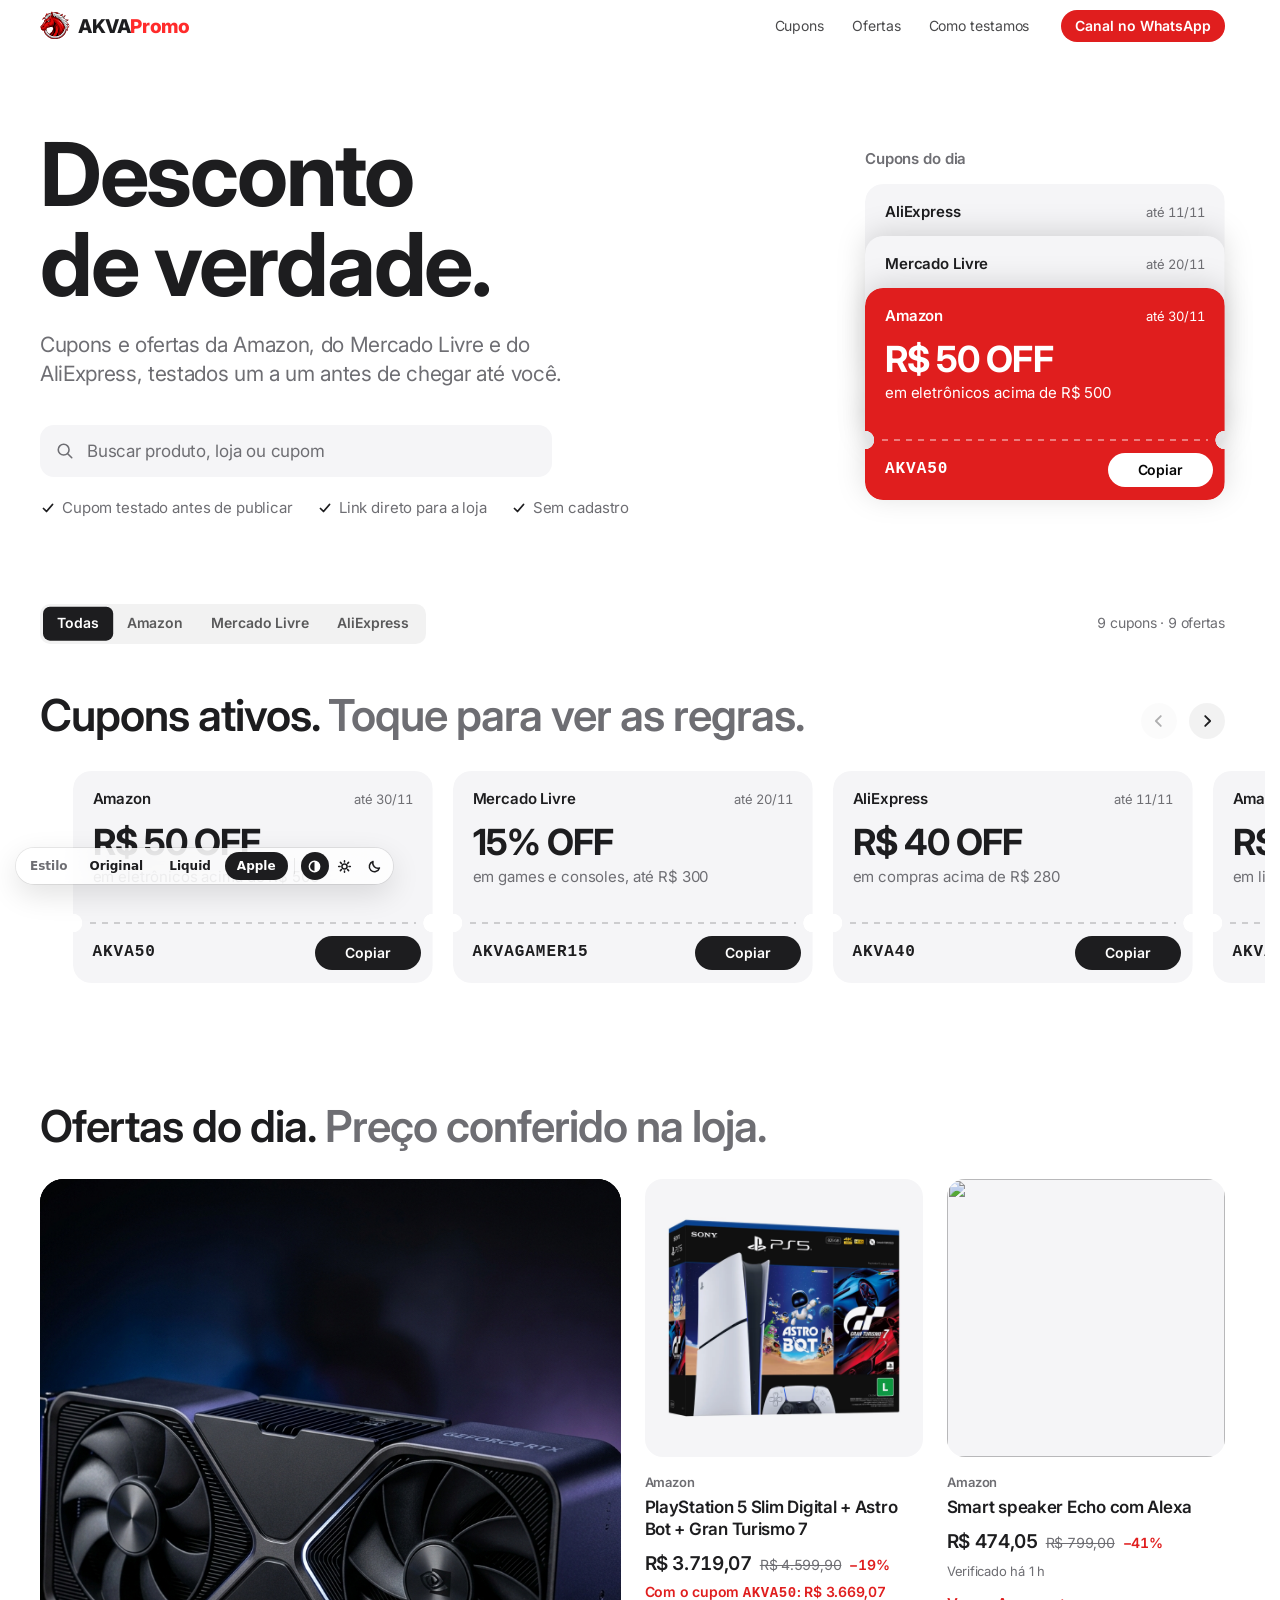
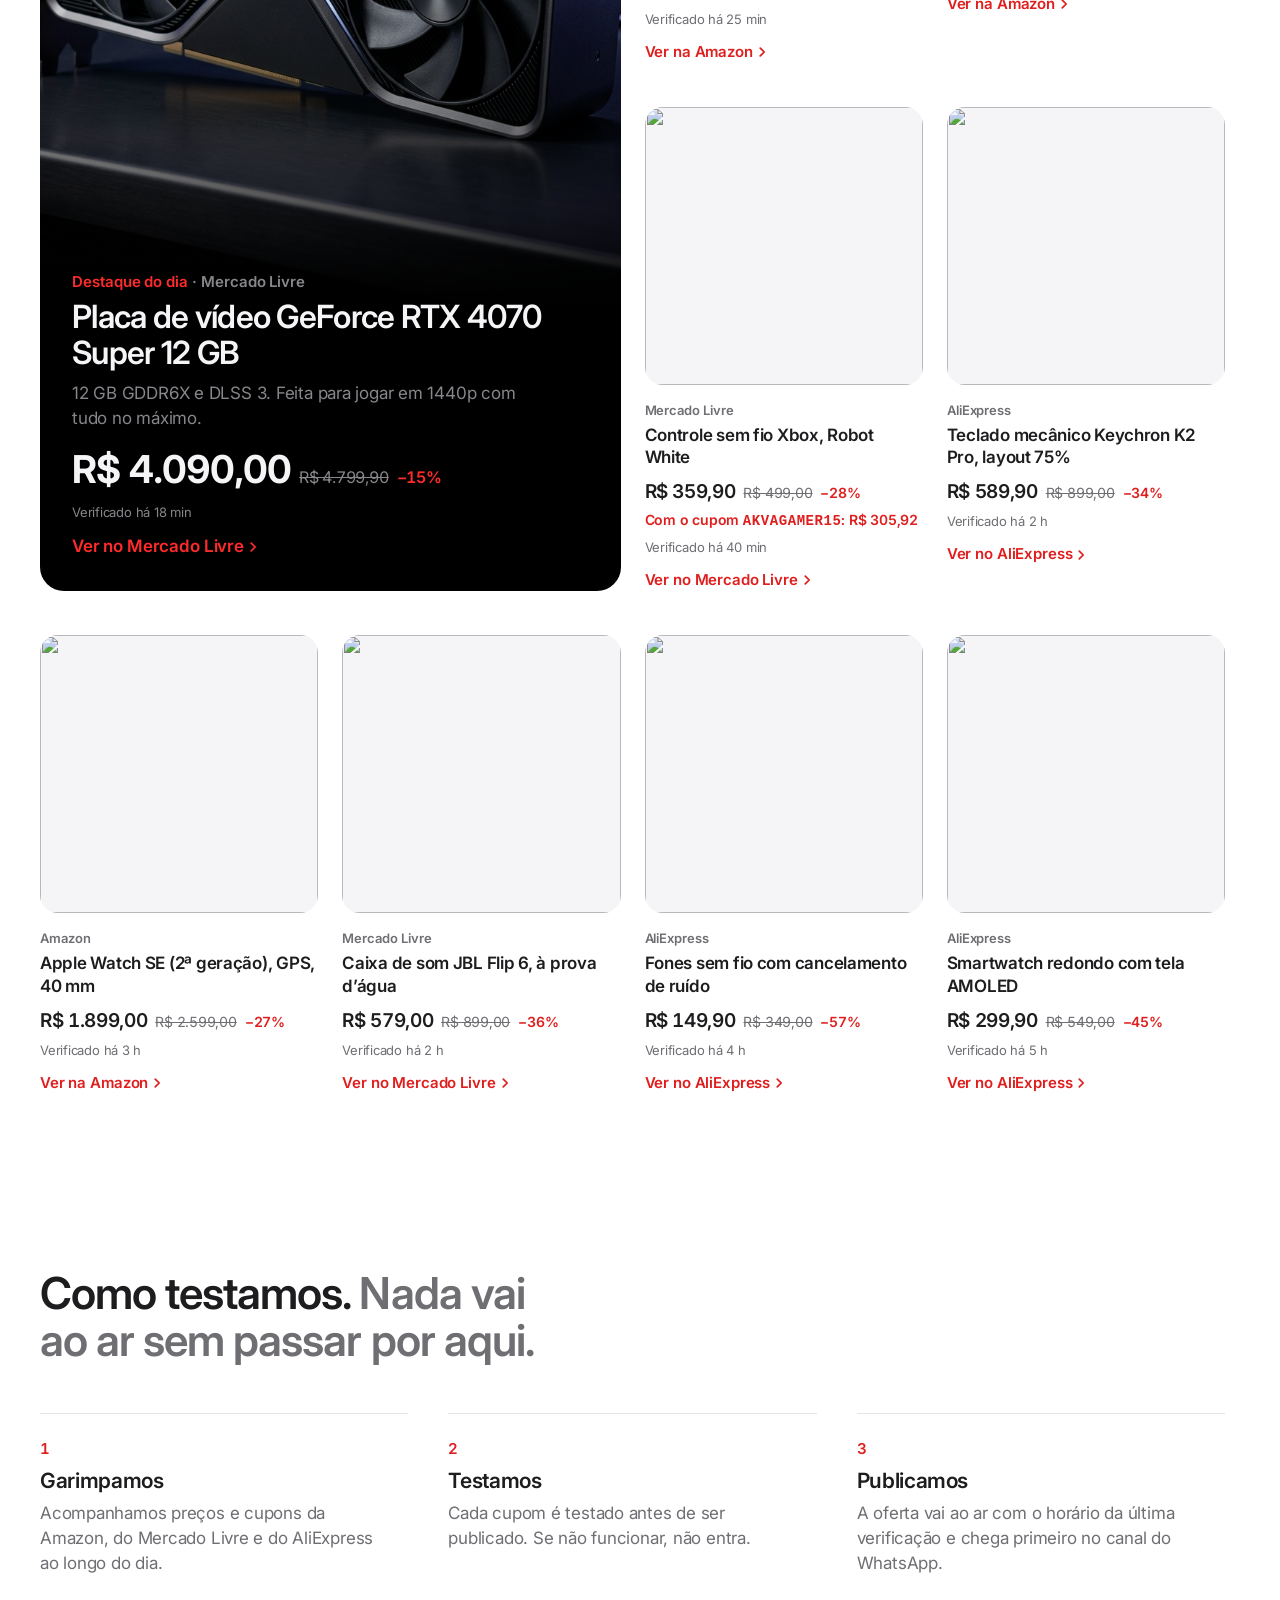
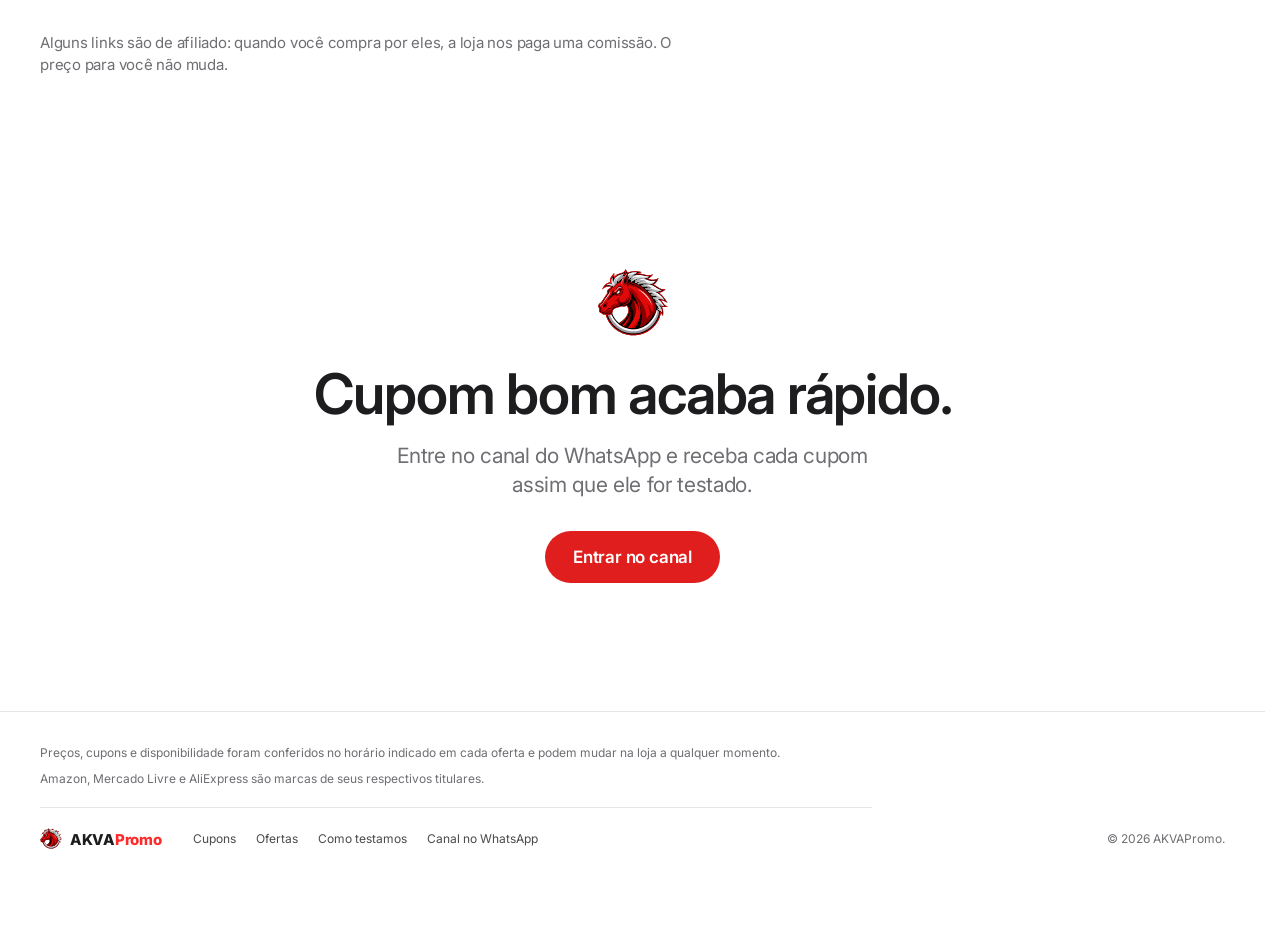
==== commit 156238b1: "Adiciona tema claro às três versões e deixa o vidro Liquid mais transparente - Tema segue o sistema " ====
--- a/index-apple.html
+++ b/index-apple.html
@@ -7,8 +7,9 @@
     <title>AKVAPromo · Cupons e ofertas testados</title>
     <meta name="description"
         content="Cupons e ofertas da Amazon, do Mercado Livre e do AliExpress, testados um a um antes de chegar até você.">
-    <meta name="theme-color" content="#060606">
-    <meta name="color-scheme" content="dark">
+    <meta name="theme-color" content="#060606" data-dark="#060606" data-light="#ffffff">
+    <meta name="color-scheme" content="light dark">
+    <script src="assets/theme.js"></script>
 
     <meta property="og:title" content="AKVAPromo · Cupons e ofertas testados">
     <meta property="og:description"
@@ -23,8 +24,8 @@
     <link rel="preconnect" href="https://fonts.gstatic.com" crossorigin>
     <link rel="stylesheet" href="https://fonts.googleapis.com/css2?family=Inter:opsz,wght@14..32,400..800&display=swap">
 
-    <link rel="stylesheet" href="assets/apple.css">
-    <link rel="stylesheet" href="assets/style-switcher.css">
+    <link rel="stylesheet" href="assets/apple.css?v=2">
+    <link rel="stylesheet" href="assets/style-switcher.css?v=2">
 </head>
 
 <body>
@@ -268,10 +269,22 @@
         <a href="index.html">Original</a>
         <a href="index-liquid.html">Liquid</a>
         <a href="index-apple.html" aria-current="page">Apple</a>
+        <span class="style-switcher-divider" aria-hidden="true"></span>
+        <div class="style-switcher-themes" role="group" aria-label="Tema">
+            <button type="button" data-theme-option="auto" aria-pressed="false" aria-label="Tema automático, segue o sistema" title="Automático (segue o sistema)">
+                <svg viewBox="0 0 16 16" aria-hidden="true"><circle cx="8" cy="8" r="5.5" /><path d="M8 2.5a5.5 5.5 0 0 1 0 11z" fill="currentColor" stroke="none" /></svg>
+            </button>
+            <button type="button" data-theme-option="light" aria-pressed="false" aria-label="Tema claro" title="Claro">
+                <svg viewBox="0 0 16 16" aria-hidden="true"><circle cx="8" cy="8" r="2.75" /><path d="M8 1.75v1.5M8 12.75v1.5M1.75 8h1.5M12.75 8h1.5M3.6 3.6l1.05 1.05M11.35 11.35l1.05 1.05M3.6 12.4l1.05-1.05M11.35 4.65l1.05-1.05" /></svg>
+            </button>
+            <button type="button" data-theme-option="dark" aria-pressed="false" aria-label="Tema escuro" title="Escuro">
+                <svg viewBox="0 0 16 16" aria-hidden="true"><path d="M13.25 9.6A5.5 5.5 0 0 1 6.4 2.75a5.5 5.5 0 1 0 6.85 6.85z" /></svg>
+            </button>
+        </div>
     </nav>
 
     <script src="assets/apple-data.js"></script>
-    <script src="assets/apple.js"></script>
+    <script src="assets/apple.js?v=2"></script>
 </body>
 
 </html>
--- a/assets/apple.css
+++ b/assets/apple.css
@@ -29,6 +29,17 @@
     --material-blur: saturate(180%) blur(20px);
     --scrim: rgba(0, 0, 0, 0.55);
 
+    --brand-red: #FF2B2B; /* logo: igual nos dois temas */
+    --field-hover: #222224;
+    --segment-text: rgba(245, 245, 247, 0.72);
+    --perf-ink: rgba(255, 255, 255, 0.16);
+    --stack-shadow: rgba(0, 0, 0, 0.55);
+    --edge-shade: rgba(0, 0, 0, 0.35);
+    --sheet-bg: var(--surface-3);
+    --sheet-shadow: 0.5;
+    --close-bg: rgba(245, 245, 247, 0.16);
+    --grabber: rgba(255, 255, 255, 0.4);
+
     --font: -apple-system, BlinkMacSystemFont, "Inter", system-ui, "Segoe UI", Roboto, sans-serif;
     --font-mono: ui-monospace, "SF Mono", SFMono-Regular, Menlo, Consolas, monospace;
 
@@ -56,14 +67,17 @@
 }
 
 html {
-    background: #000;
+    background: var(--bg);
     -webkit-text-size-adjust: 100%;
     text-size-adjust: 100%;
     scrollbar-gutter: stable;
 }
 
-html.is-locked {
+/* Com a folha aberta a página recua; o que aparece atrás dela é preto, como no iOS */
+html.is-locked,
+html.is-locked body {
     overflow: hidden;
+    background: #000;
 }
 
 @media (prefers-reduced-motion: no-preference) {
@@ -74,7 +88,7 @@
 
 body {
     margin: 0;
-    background: #000;
+    background: var(--bg);
     color: var(--text);
     font-family: var(--font);
     font-size: 1.0625rem;
@@ -320,7 +334,7 @@
 }
 
 .wordmark span {
-    color: var(--red);
+    color: var(--brand-red);
 }
 
 .brand--small img {
@@ -572,7 +586,7 @@
 
 @media (hover: hover) and (pointer: fine) {
     .search input:hover:not(:focus) {
-        background: #222224;
+        background: var(--field-hover);
     }
 }
 
@@ -627,7 +641,7 @@
 }
 
 .stack > .pass-shell + .pass-shell {
-    filter: drop-shadow(0 -4px 14px rgba(0, 0, 0, 0.55));
+    filter: drop-shadow(0 -4px 14px var(--stack-shadow));
 }
 
 @media (hover: hover) and (pointer: fine) {
@@ -662,7 +676,7 @@
     --notch-y: calc(100% - var(--stub-h));
     --tone-bg: var(--surface-3);
     --tone-text-2: var(--text-2);
-    --perf: rgba(255, 255, 255, 0.16);
+    --perf: var(--perf-ink);
     position: relative;
     display: flex;
     flex-direction: column;
@@ -677,6 +691,12 @@
     --tone-bg: var(--red-strong);
     --tone-text-2: #fff;
     --perf: rgba(255, 255, 255, 0.42);
+    color: #fff;
+}
+
+.pass[data-tone="red"] .copy {
+    background: #fff;
+    color: #060606;
 }
 
 .pass:has(> .pass-open:active) {
@@ -870,7 +890,7 @@
     right: 0;
     left: 0;
     height: 0.75rem;
-    background: linear-gradient(rgba(0, 0, 0, 0.35), transparent);
+    background: linear-gradient(var(--edge-shade), transparent);
     opacity: 0;
     pointer-events: none;
     transition: opacity 200ms ease;
@@ -978,7 +998,7 @@
 
 .segment {
     position: relative;
-    color: rgba(245, 245, 247, 0.72);
+    color: var(--segment-text);
     cursor: pointer;
     user-select: none;
     transition: color 160ms ease, background-color 100ms ease;
@@ -998,7 +1018,7 @@
 }
 
 .segment:active {
-    background: rgba(255, 255, 255, 0.06);
+    background: var(--fill);
 }
 
 .segmented-thumb {
@@ -1388,12 +1408,18 @@
 }
 
 /* Destaque do dia: render escuro direto sobre o preto, como uma página de produto */
+/* Continua escuro no tema claro: a foto do produto tem fundo preto */
 .deal--feature {
+    --text: #F5F5F7;
+    --text-2: #86868B;
+    --red: #FF2B2B;
     grid-column: span 2;
     grid-row: span 2;
     overflow: hidden;
     border-radius: var(--r-xl);
     background: #000;
+    color: var(--text);
+    color-scheme: dark;
 }
 
 .deal--feature .deal-media {
@@ -1699,7 +1725,7 @@
     max-height: min(92vh, 50rem);
     overflow: hidden;
     border-radius: var(--r-lg);
-    background: var(--surface-3);
+    background: var(--sheet-bg);
 }
 
 .sheet .sheet-pass {
@@ -1739,7 +1765,7 @@
     padding: 0;
     border: 0;
     border-radius: 50%;
-    background: rgba(245, 245, 247, 0.16);
+    background: var(--close-bg);
     color: var(--text);
     cursor: pointer;
     -webkit-backdrop-filter: var(--material-blur);
@@ -1869,7 +1895,7 @@
     right: 0;
     left: 0;
     height: 6rem;
-    background: var(--surface-3);
+    background: var(--sheet-bg);
 }
 
 .sheet-root[data-mode="sheet"] .sheet {
@@ -1891,7 +1917,11 @@
     height: 0.3125rem;
     margin-left: -1.125rem;
     border-radius: 3px;
-    background: rgba(255, 255, 255, 0.4);
+    background: var(--grabber);
+}
+
+.sheet-root[data-mode="sheet"] .sheet:has(.sheet-pass[data-tone="red"]) .sheet-grabber {
+    background: rgba(255, 255, 255, 0.5);
 }
 
 .sheet-root[data-mode="sheet"] .sheet-pass .pass-top {
@@ -1967,3 +1997,63 @@
         box-shadow: inset 0 0 0 1px rgba(255, 255, 255, 0.45);
     }
 }
+
+/* ---------- Tema claro ----------
+   O <html> recebe data-theme="light" ou "dark" (assets/theme.js): segue o
+   sistema de quem visita ou a escolha feita no seletor do protótipo. */
+
+:root[data-theme="light"] {
+    color-scheme: light;
+    --bg: #FFFFFF;
+    --surface-1: #FAFAFC;
+    --surface-2: #F5F5F7;
+    --surface-3: #F5F5F7;
+    --red: #E01E1E; /* vermelho de texto sobre branco com contraste AA */
+    --text: #1D1D1F;
+    --text-2: #6E6E73;
+    --text-3: #86868B;
+    --well: #F5F5F7;
+
+    --fill: rgba(0, 0, 0, 0.05);
+    --fill-strong: rgba(0, 0, 0, 0.09);
+    --hairline: rgba(0, 0, 0, 0.1);
+
+    --material: rgba(255, 255, 255, 0.72);
+    --scrim: rgba(0, 0, 0, 0.32);
+
+    --field-hover: #EDEDF0;
+    --segment-text: rgba(29, 29, 31, 0.72);
+    --perf-ink: rgba(0, 0, 0, 0.16);
+    --stack-shadow: rgba(0, 0, 0, 0.14);
+    --edge-shade: rgba(0, 0, 0, 0.06);
+    --sheet-bg: #FFFFFF;
+    --sheet-shadow: 0.2;
+    --close-bg: rgba(255, 255, 255, 0.85);
+    --grabber: rgba(0, 0, 0, 0.18);
+}
+
+@media (prefers-reduced-transparency: reduce) {
+    :root[data-theme="light"] {
+        --material: #FFFFFF;
+        --scrim: rgba(0, 0, 0, 0.5);
+    }
+
+    :root[data-theme="light"] .sheet-x {
+        background: #FFFFFF;
+    }
+}
+
+@media (prefers-contrast: more) {
+    :root[data-theme="light"] {
+        --text-2: #515154;
+        --hairline: rgba(0, 0, 0, 0.32);
+        --fill: rgba(0, 0, 0, 0.1);
+        --material: #FFFFFF;
+    }
+
+    :root[data-theme="light"] .search input,
+    :root[data-theme="light"] .deal-media,
+    :root[data-theme="light"] .segmented-track {
+        box-shadow: inset 0 0 0 1px rgba(0, 0, 0, 0.45);
+    }
+}
--- a/assets/style-switcher.css
+++ b/assets/style-switcher.css
@@ -1,5 +1,13 @@
-/* Seletor flutuante entre as versões do protótipo (não faz parte do site) */
+/* Seletor flutuante de estilo e tema do protótipo (não faz parte do site) */
 .style-switcher {
+    --sw-bg: rgba(22, 22, 23, 0.78);
+    --sw-text: #F5F5F7;
+    --sw-muted: #86868B;
+    --sw-hover: rgba(255, 255, 255, 0.1);
+    --sw-current-bg: #F5F5F7;
+    --sw-current-text: #060606;
+    --sw-edge: rgba(255, 255, 255, 0.1);
+    --sw-shadow: rgba(0, 0, 0, 0.45);
     position: fixed;
     bottom: 16px;
     left: 16px;
@@ -9,43 +17,94 @@
     gap: 2px;
     padding: 4px;
     border-radius: 999px;
-    background: rgba(22, 22, 23, 0.78);
+    background: var(--sw-bg);
     -webkit-backdrop-filter: saturate(180%) blur(20px);
     backdrop-filter: saturate(180%) blur(20px);
-    box-shadow: 0 0 0 1px rgba(255, 255, 255, 0.1), 0 10px 30px rgba(0, 0, 0, 0.45);
+    box-shadow: 0 0 0 1px var(--sw-edge), 0 10px 30px var(--sw-shadow);
+    color: var(--sw-text);
     font: 600 12px/1 -apple-system, BlinkMacSystemFont, "Segoe UI", system-ui, sans-serif;
     letter-spacing: 0;
 }
 
+:root[data-theme="light"] .style-switcher {
+    --sw-bg: rgba(255, 255, 255, 0.78);
+    --sw-text: #1D1D1F;
+    --sw-muted: #6E6E73;
+    --sw-hover: rgba(0, 0, 0, 0.06);
+    --sw-current-bg: #1D1D1F;
+    --sw-current-text: #FFFFFF;
+    --sw-edge: rgba(0, 0, 0, 0.08);
+    --sw-shadow: rgba(0, 0, 0, 0.12);
+}
+
 .style-switcher-label {
     padding: 0 8px 0 10px;
-    color: #86868B;
+    color: var(--sw-muted);
 }
 
-.style-switcher a {
-    padding: 8px 12px;
+.style-switcher a,
+.style-switcher button {
+    display: grid;
+    place-items: center;
+    min-height: 28px;
+    padding: 0 12px;
+    border: 0;
     border-radius: 999px;
-    color: #F5F5F7;
+    background: none;
+    color: inherit;
+    font: inherit;
     text-decoration: none;
+    cursor: pointer;
     transition: background-color 160ms ease, transform 160ms cubic-bezier(0.23, 1, 0.32, 1);
 }
 
-.style-switcher a:hover {
-    background: rgba(255, 255, 255, 0.1);
+.style-switcher button {
+    width: 28px;
+    padding: 0;
 }
 
-.style-switcher a:active {
-    transform: scale(0.96);
+.style-switcher svg {
+    width: 15px;
+    height: 15px;
+    fill: none;
+    stroke: currentColor;
+    stroke-width: 1.6;
+    stroke-linecap: round;
+    stroke-linejoin: round;
 }
 
-.style-switcher a[aria-current="page"] {
-    background: #F5F5F7;
-    color: #060606;
+.style-switcher a:hover,
+.style-switcher button:hover {
+    background: var(--sw-hover);
 }
 
-.style-switcher a:focus-visible {
-    outline: 2px solid #F5F5F7;
+.style-switcher a:active,
+.style-switcher button:active {
+    transform: scale(0.94);
+}
+
+.style-switcher a[aria-current="page"],
+.style-switcher button[aria-pressed="true"] {
+    background: var(--sw-current-bg);
+    color: var(--sw-current-text);
+}
+
+.style-switcher a:focus-visible,
+.style-switcher button:focus-visible {
+    outline: 2px solid var(--sw-text);
     outline-offset: 2px;
+}
+
+.style-switcher-divider {
+    width: 1px;
+    height: 16px;
+    margin: 0 4px;
+    background: var(--sw-edge);
+}
+
+.style-switcher-themes {
+    display: flex;
+    gap: 2px;
 }
 
 @media (max-width: 600px) {
@@ -58,4 +117,8 @@
     .style-switcher-label {
         display: none;
     }
+
+    .style-switcher a {
+        padding: 0 10px;
+    }
 }
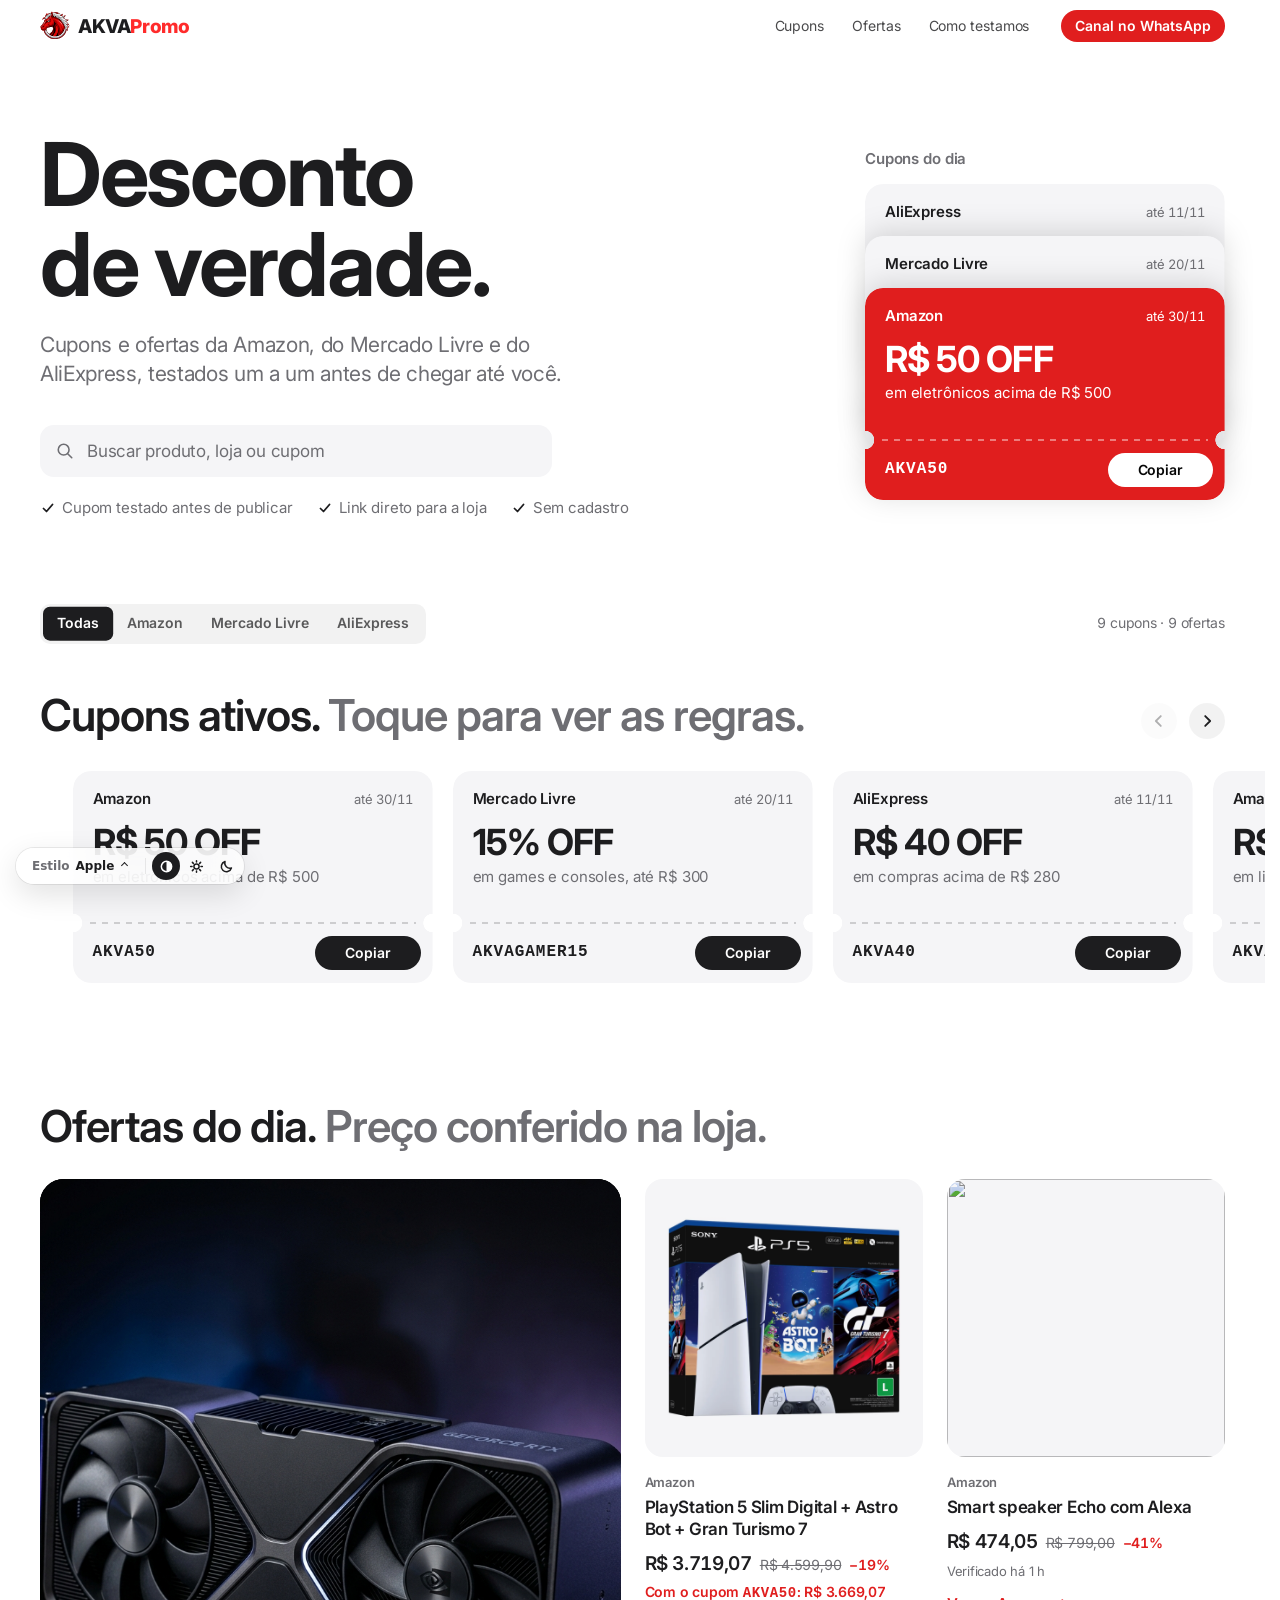
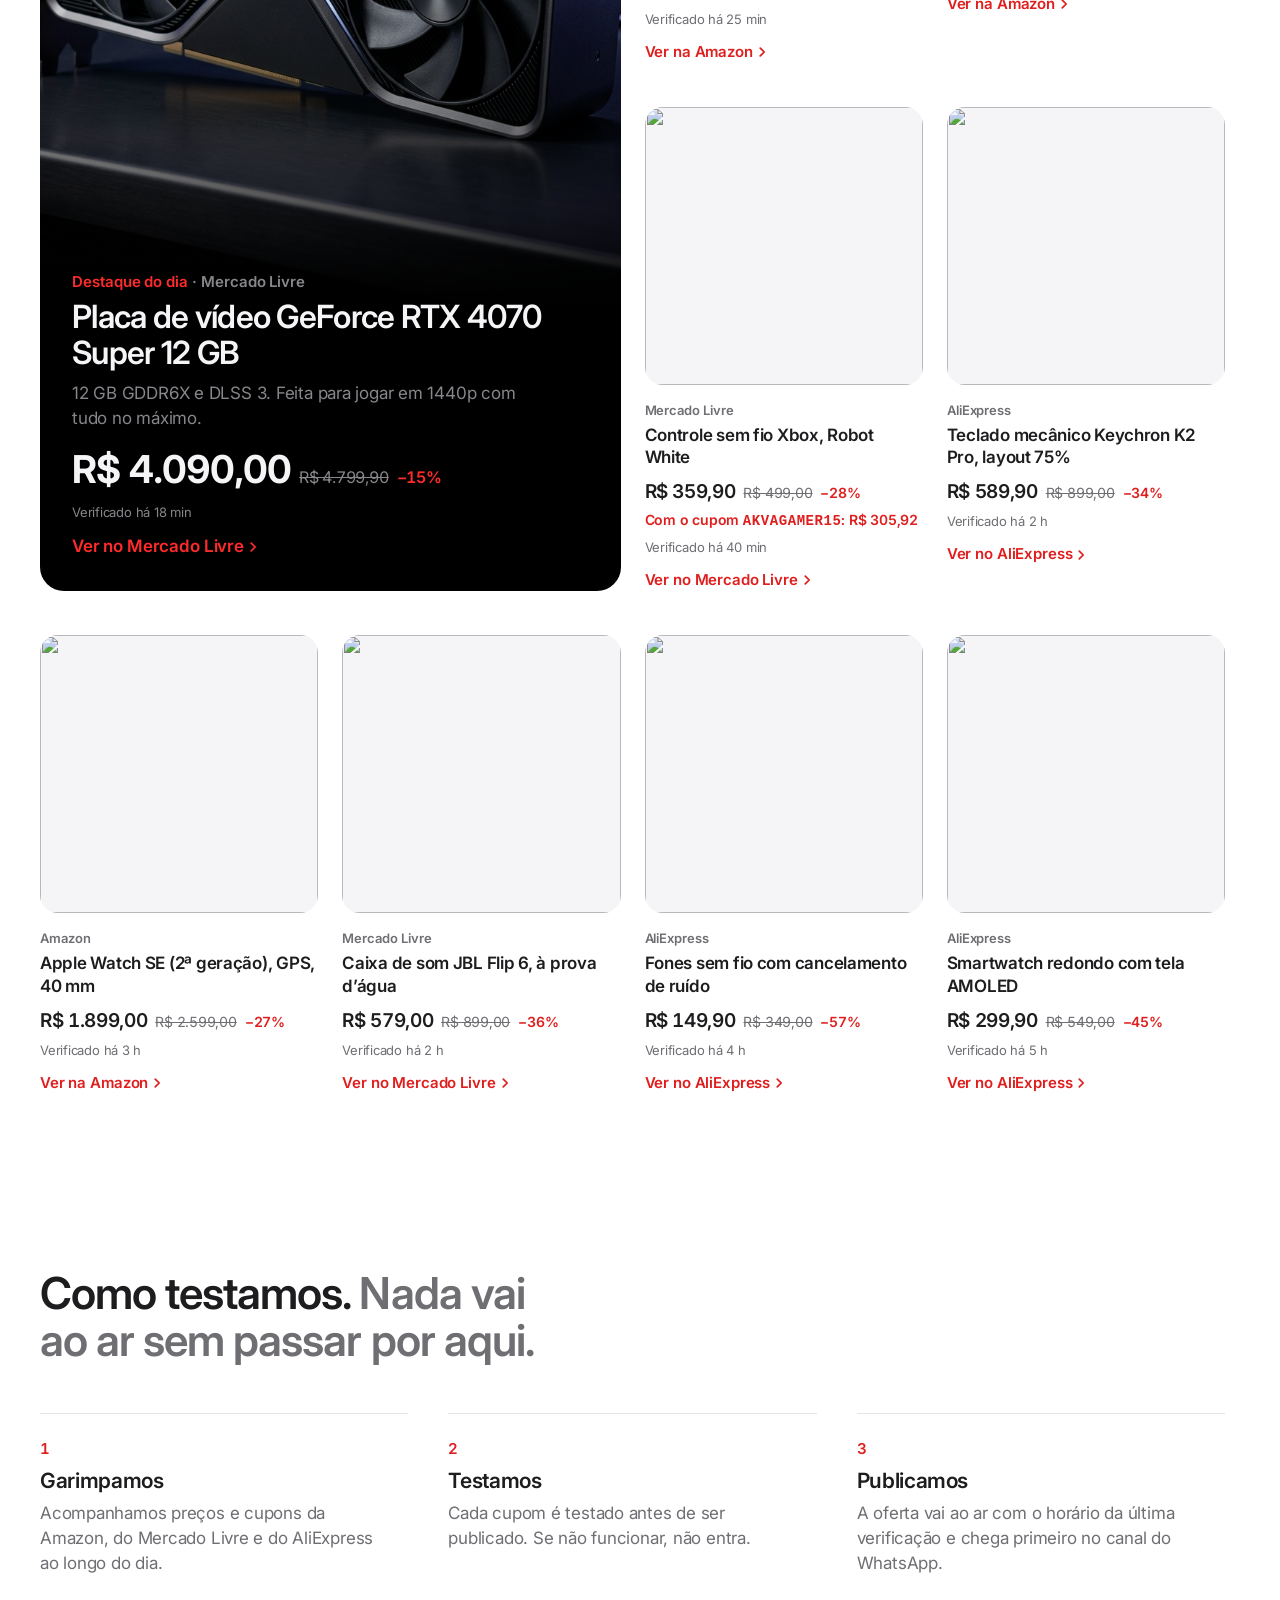
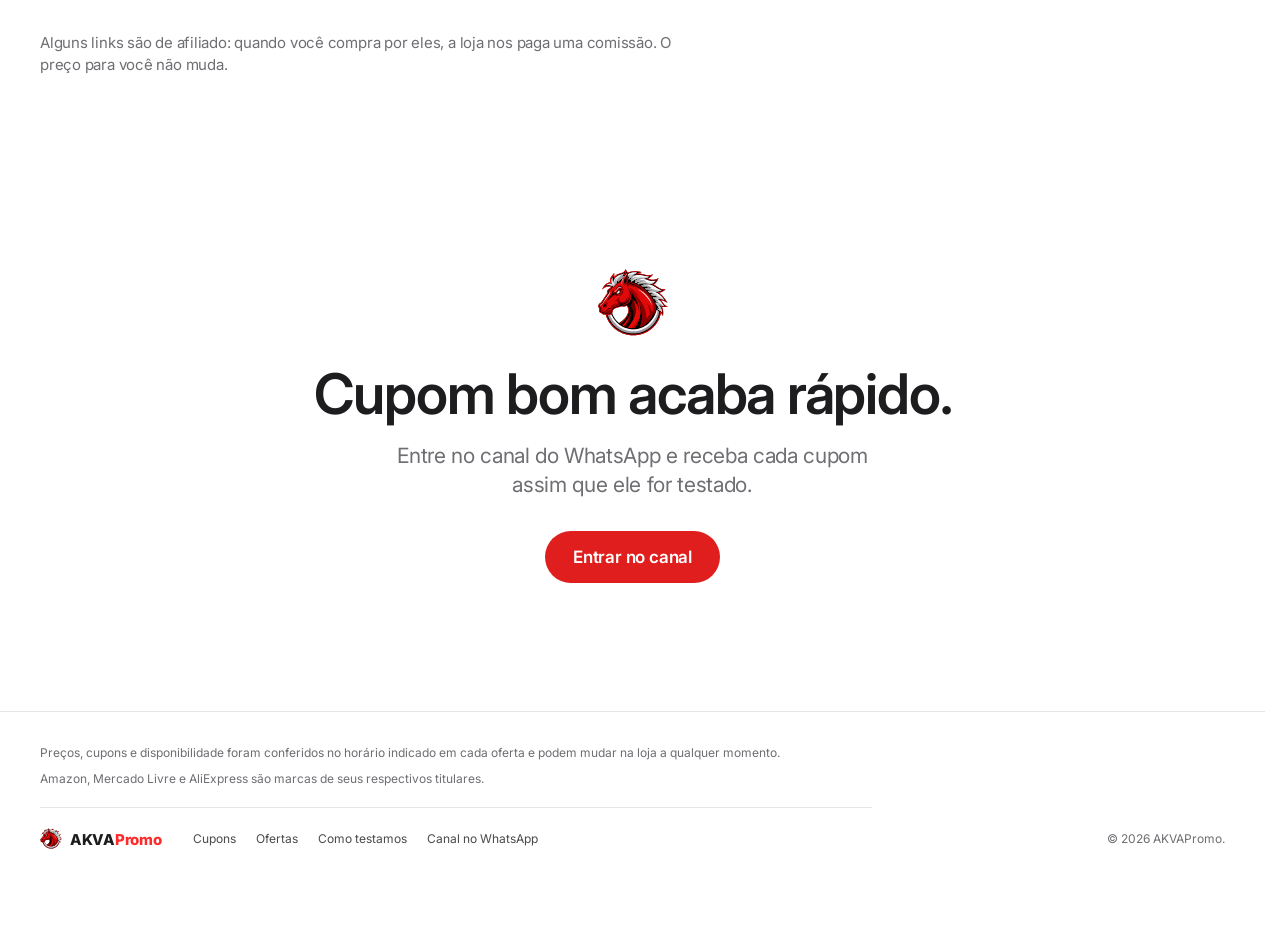
==== commit 1eaa4743: "estilos" ====
--- a/index-apple.html
+++ b/index-apple.html
@@ -9,7 +9,7 @@
         content="Cupons e ofertas da Amazon, do Mercado Livre e do AliExpress, testados um a um antes de chegar até você.">
     <meta name="theme-color" content="#060606" data-dark="#060606" data-light="#ffffff">
     <meta name="color-scheme" content="light dark">
-    <script src="assets/theme.js"></script>
+    <script src="assets/theme.js?v=3"></script>
 
     <meta property="og:title" content="AKVAPromo · Cupons e ofertas testados">
     <meta property="og:description"
@@ -25,7 +25,7 @@
     <link rel="stylesheet" href="https://fonts.googleapis.com/css2?family=Inter:opsz,wght@14..32,400..800&display=swap">
 
     <link rel="stylesheet" href="assets/apple.css?v=2">
-    <link rel="stylesheet" href="assets/style-switcher.css?v=2">
+    <link rel="stylesheet" href="assets/style-switcher.css?v=4">
 </head>
 
 <body>
@@ -265,10 +265,20 @@
     <p class="sr-only" id="announcer" aria-live="polite"></p>
 
     <nav class="style-switcher" aria-label="Versões do protótipo">
-        <span class="style-switcher-label">Estilo</span>
-        <a href="index.html">Original</a>
-        <a href="index-liquid.html">Liquid</a>
-        <a href="index-apple.html" aria-current="page">Apple</a>
+        <details class="style-switcher-menu">
+            <summary><span class="style-switcher-label">Estilo</span> <b>Apple</b></summary>
+            <div class="style-switcher-list">
+                <a href="index.html">Original</a>
+                <a href="index-liquid.html">Liquid</a>
+                <a href="index-apple.html" aria-current="page">Apple</a>
+                <a href="index-encarte.html">Encarte</a>
+                <a href="index-terminal.html">Terminal</a>
+                <a href="index-blackfriday.html">Black Friday</a>
+                <a href="index-conversa.html">Conversa</a>
+                <a href="index-hud.html">HUD gamer</a>
+                <a href="index-brutalista.html">Brutalista</a>
+            </div>
+        </details>
         <span class="style-switcher-divider" aria-hidden="true"></span>
         <div class="style-switcher-themes" role="group" aria-label="Tema">
             <button type="button" data-theme-option="auto" aria-pressed="false" aria-label="Tema automático, segue o sistema" title="Automático (segue o sistema)">
@@ -283,7 +293,7 @@
         </div>
     </nav>
 
-    <script src="assets/apple-data.js"></script>
+    <script src="assets/akva-data.js"></script>
     <script src="assets/apple.js?v=2"></script>
 </body>
 
--- a/assets/style-switcher.css
+++ b/assets/style-switcher.css
@@ -1,6 +1,6 @@
 /* Seletor flutuante de estilo e tema do protótipo (não faz parte do site) */
 .style-switcher {
-    --sw-bg: rgba(22, 22, 23, 0.78);
+    --sw-bg: rgba(22, 22, 23, 0.82);
     --sw-text: #F5F5F7;
     --sw-muted: #86868B;
     --sw-hover: rgba(255, 255, 255, 0.1);
@@ -24,10 +24,11 @@
     color: var(--sw-text);
     font: 600 12px/1 -apple-system, BlinkMacSystemFont, "Segoe UI", system-ui, sans-serif;
     letter-spacing: 0;
+    text-transform: none;
 }
 
 :root[data-theme="light"] .style-switcher {
-    --sw-bg: rgba(255, 255, 255, 0.78);
+    --sw-bg: rgba(255, 255, 255, 0.82);
     --sw-text: #1D1D1F;
     --sw-muted: #6E6E73;
     --sw-hover: rgba(0, 0, 0, 0.06);
@@ -37,30 +38,107 @@
     --sw-shadow: rgba(0, 0, 0, 0.12);
 }
 
+.style-switcher-menu {
+    position: relative;
+}
+
+.style-switcher summary {
+    display: flex;
+    align-items: center;
+    gap: 6px;
+    min-height: 28px;
+    padding: 0 12px;
+    border-radius: 999px;
+    cursor: pointer;
+    list-style: none;
+    user-select: none;
+    transition: background-color 160ms ease;
+}
+
+.style-switcher summary::-webkit-details-marker {
+    display: none;
+}
+
+/* Seta do menu */
+.style-switcher summary::after {
+    content: "";
+    width: 5px;
+    height: 5px;
+    margin: -2px 0 0 2px;
+    border: solid currentColor;
+    border-width: 0 1.5px 1.5px 0;
+    transform: rotate(-135deg);
+    transition: transform 160ms ease;
+}
+
+.style-switcher-menu[open] summary::after {
+    margin-top: 2px;
+    transform: rotate(45deg);
+}
+
 .style-switcher-label {
-    padding: 0 8px 0 10px;
     color: var(--sw-muted);
 }
 
-.style-switcher a,
+.style-switcher-list {
+    position: absolute;
+    bottom: calc(100% + 10px);
+    left: -4px;
+    display: grid;
+    gap: 2px;
+    min-width: 168px;
+    padding: 4px;
+    border-radius: 14px;
+    background: var(--sw-bg);
+    -webkit-backdrop-filter: saturate(180%) blur(20px);
+    backdrop-filter: saturate(180%) blur(20px);
+    box-shadow: 0 0 0 1px var(--sw-edge), 0 10px 30px var(--sw-shadow);
+    transform-origin: 16px 100%;
+}
+
+/* Abre a partir do botão, de baixo para cima */
+@media (prefers-reduced-motion: no-preference) {
+    .style-switcher-menu[open] .style-switcher-list {
+        animation: switcher-in 180ms cubic-bezier(0.23, 1, 0.32, 1);
+    }
+
+    @keyframes switcher-in {
+        from {
+            opacity: 0;
+            transform: translateY(4px) scale(0.96);
+        }
+    }
+}
+
+.style-switcher-list a {
+    padding: 9px 12px;
+    border-radius: 10px;
+    color: inherit;
+    text-decoration: none;
+}
+
+.style-switcher-list a[aria-current="page"] {
+    background: var(--sw-current-bg);
+    color: var(--sw-current-text);
+}
+
+.style-switcher-themes {
+    display: flex;
+    gap: 2px;
+}
+
 .style-switcher button {
     display: grid;
     place-items: center;
-    min-height: 28px;
-    padding: 0 12px;
+    width: 28px;
+    height: 28px;
+    padding: 0;
     border: 0;
     border-radius: 999px;
     background: none;
     color: inherit;
-    font: inherit;
-    text-decoration: none;
     cursor: pointer;
     transition: background-color 160ms ease, transform 160ms cubic-bezier(0.23, 1, 0.32, 1);
-}
-
-.style-switcher button {
-    width: 28px;
-    padding: 0;
 }
 
 .style-switcher svg {
@@ -73,22 +151,23 @@
     stroke-linejoin: round;
 }
 
-.style-switcher a:hover,
+.style-switcher summary:hover,
+.style-switcher-list a:hover:not([aria-current="page"]),
 .style-switcher button:hover {
     background: var(--sw-hover);
 }
 
-.style-switcher a:active,
-.style-switcher button:active {
+.style-switcher button:active,
+.style-switcher summary:active {
     transform: scale(0.94);
 }
 
-.style-switcher a[aria-current="page"],
 .style-switcher button[aria-pressed="true"] {
     background: var(--sw-current-bg);
     color: var(--sw-current-text);
 }
 
+.style-switcher summary:focus-visible,
 .style-switcher a:focus-visible,
 .style-switcher button:focus-visible {
     outline: 2px solid var(--sw-text);
@@ -102,23 +181,9 @@
     background: var(--sw-edge);
 }
 
-.style-switcher-themes {
-    display: flex;
-    gap: 2px;
-}
-
 @media (max-width: 600px) {
     .style-switcher {
         bottom: 12px;
-        left: 50%;
-        transform: translateX(-50%);
-    }
-
-    .style-switcher-label {
-        display: none;
-    }
-
-    .style-switcher a {
-        padding: 0 10px;
+        left: 12px;
     }
 }
